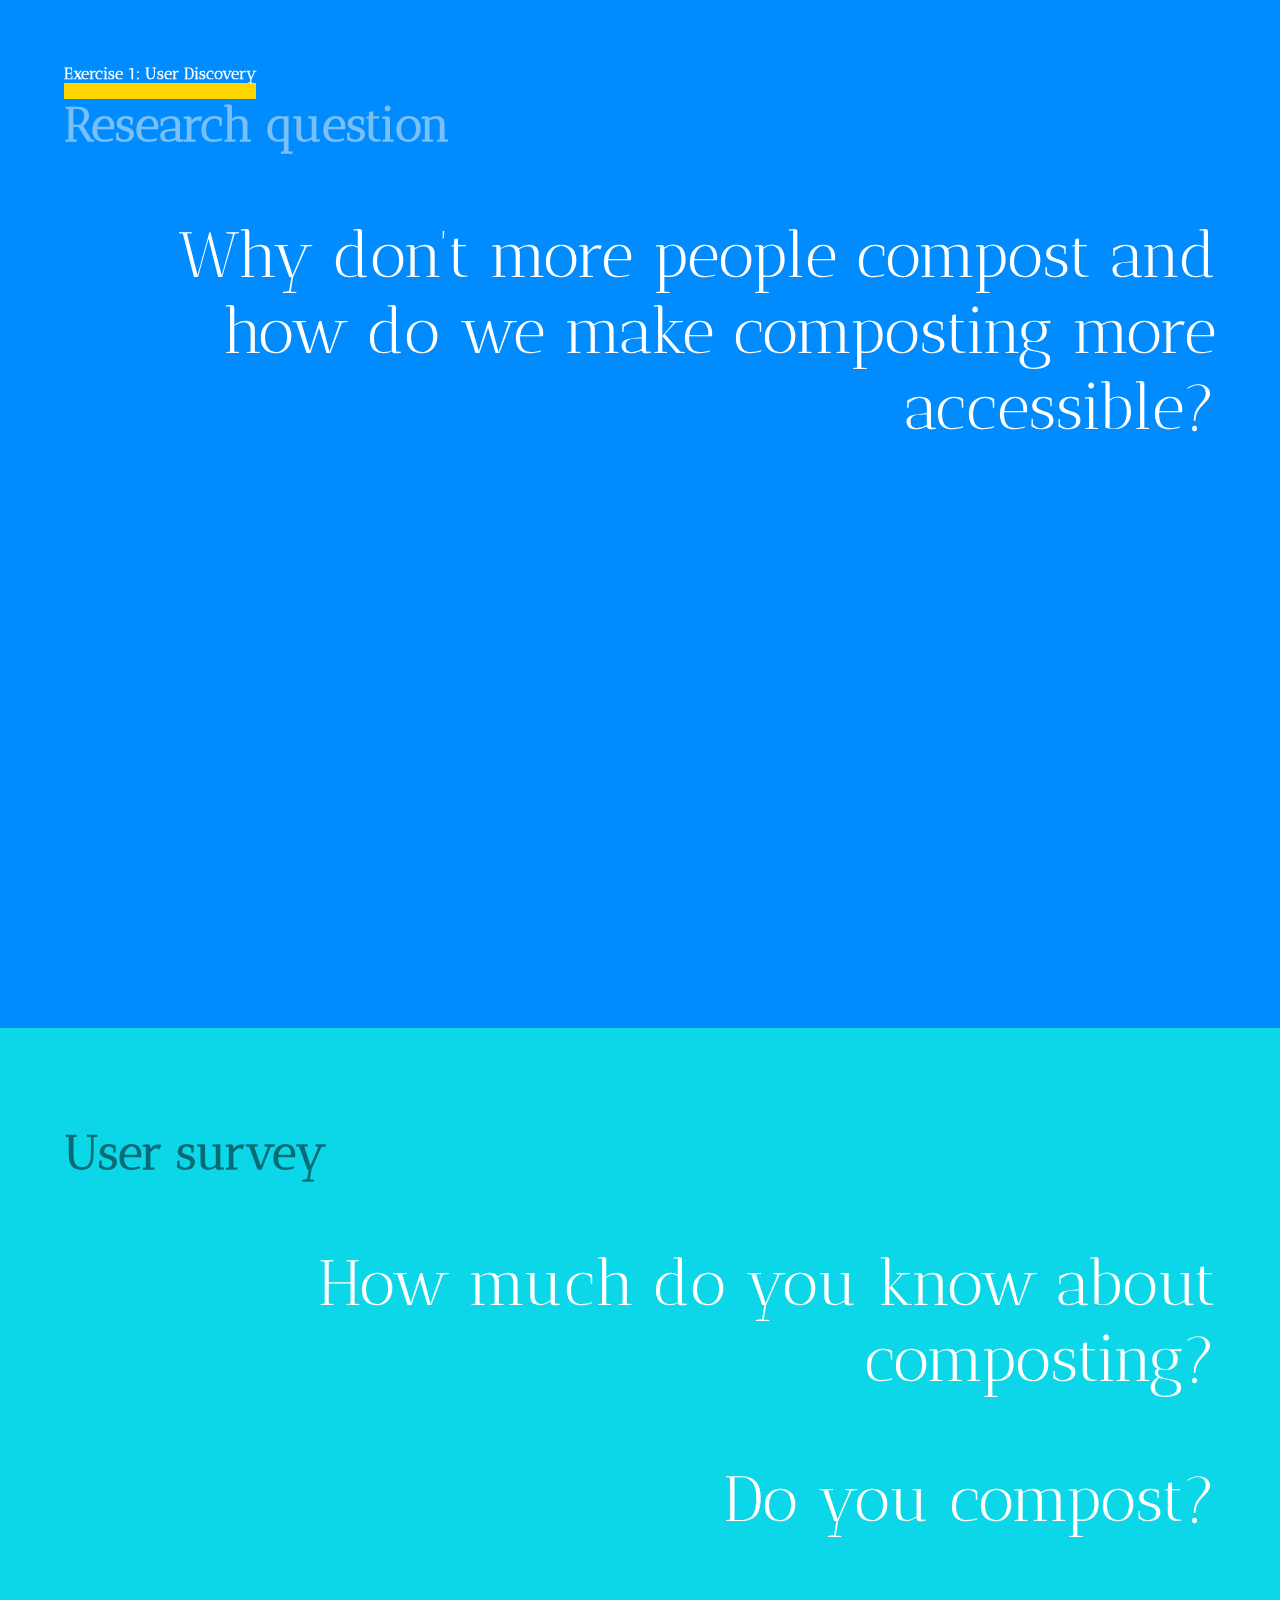
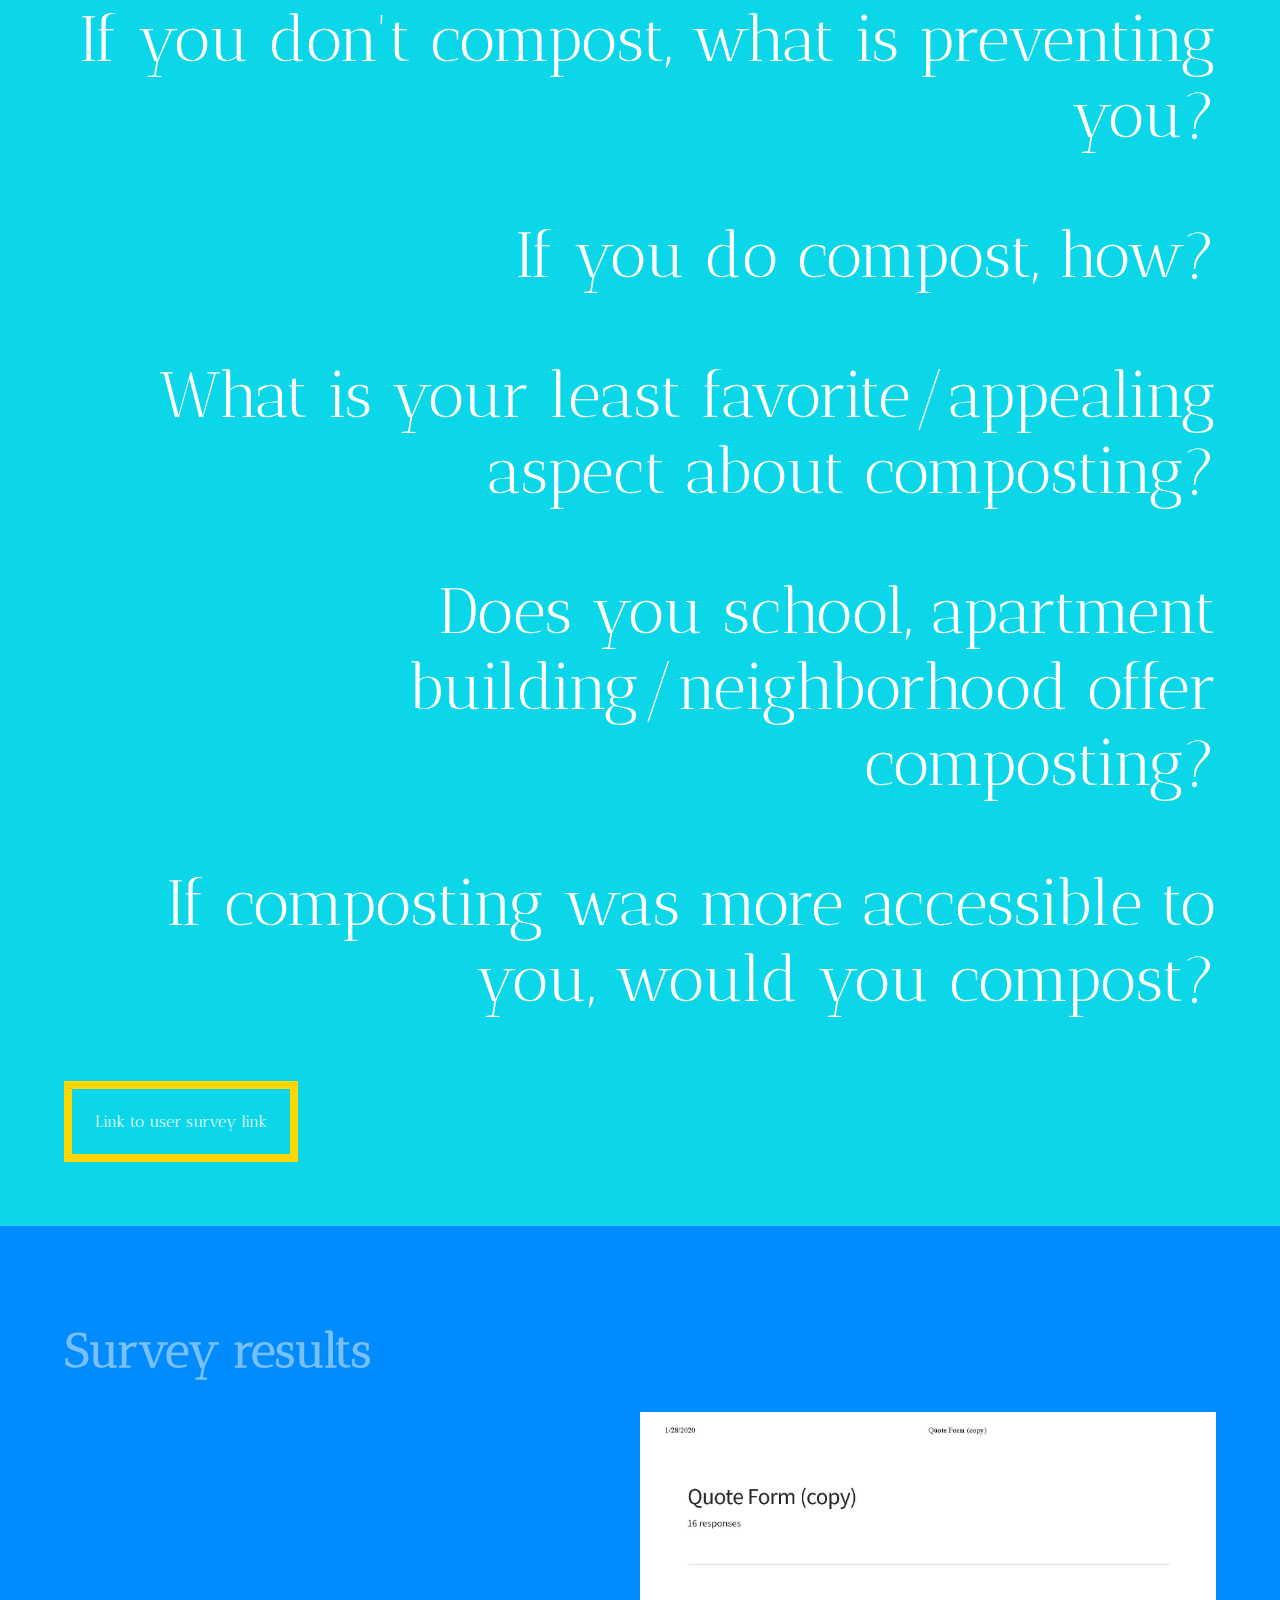
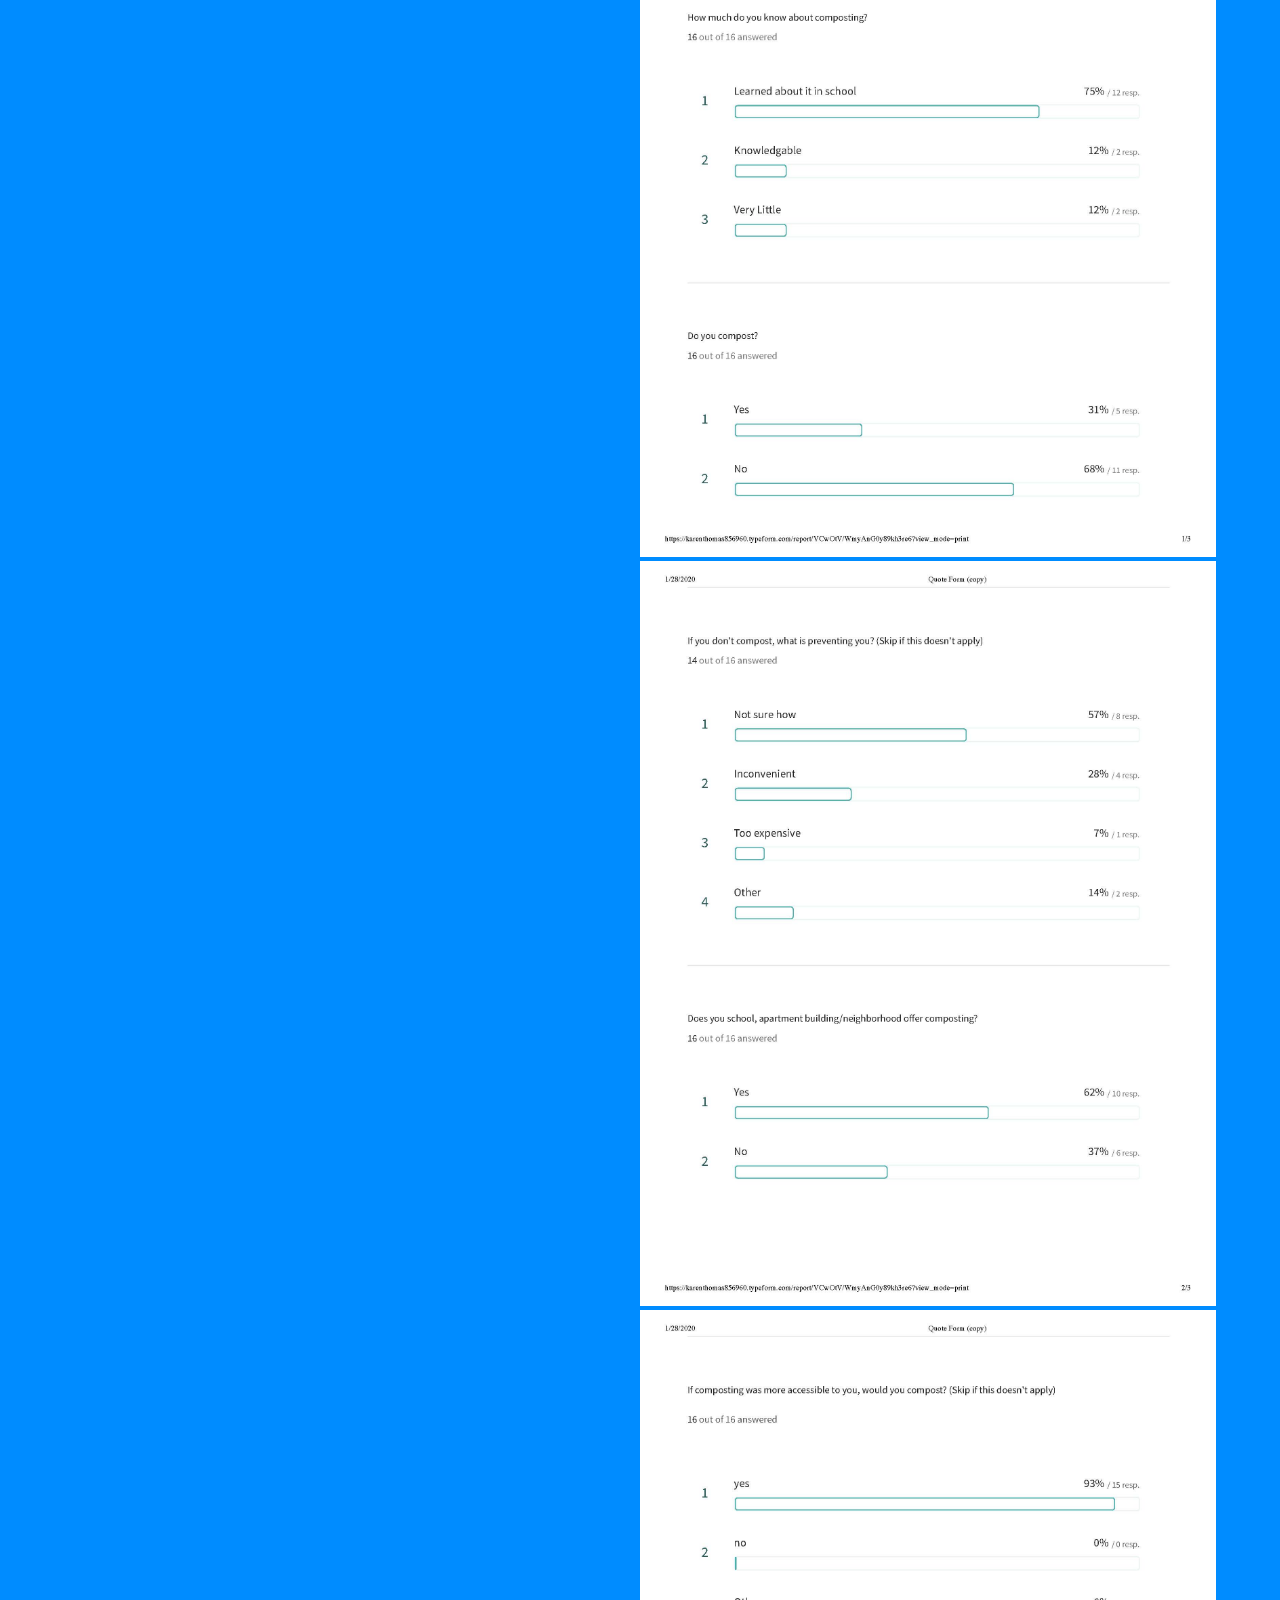
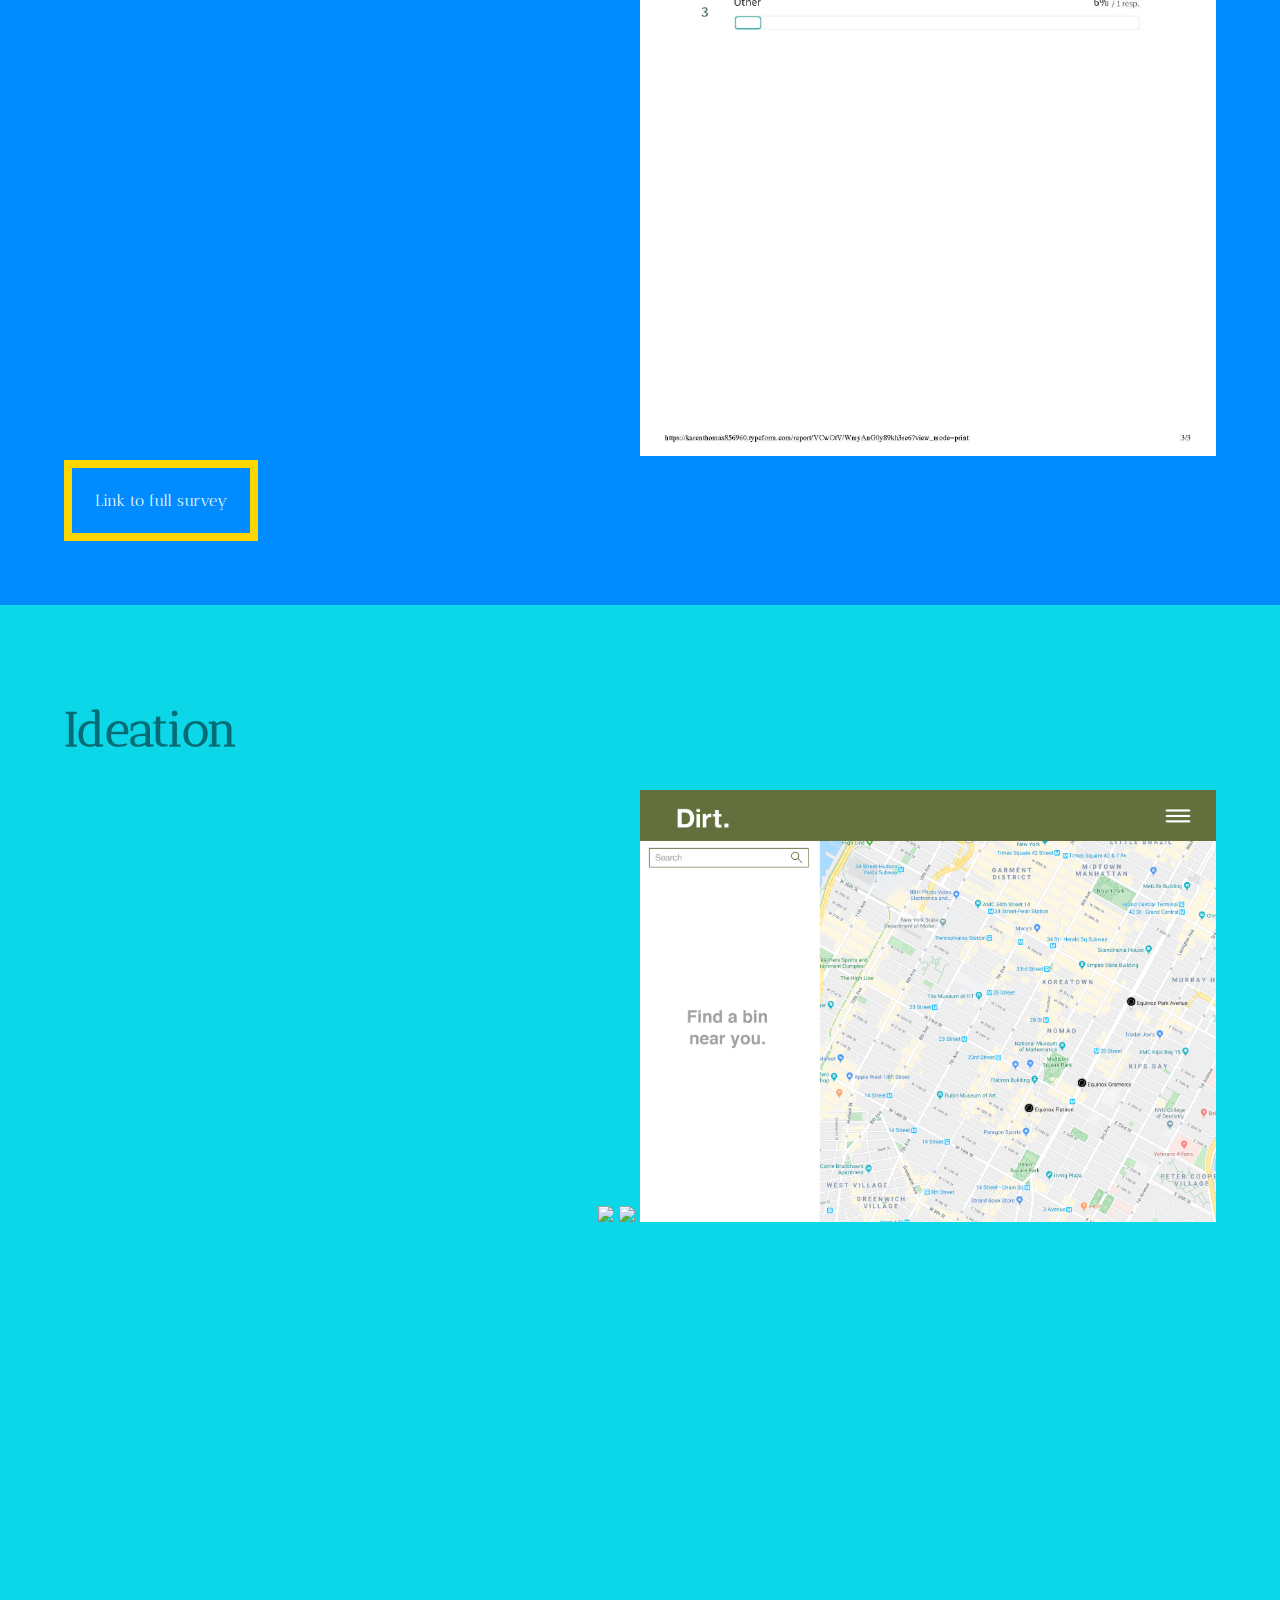
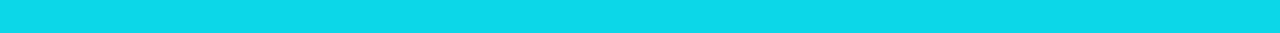
==== project1.html @ bf65f86d "Add files via upload" ====
<!DOCTYPE html>
<html>
<head>
	<title>Project template</title>
	<link href="https://fonts.googleapis.com/css?family=Antic+Didone&display=swap" rel="stylesheet">
</head>
<style type="text/css">
	body, html {
		font-family: 'Antic Didone', serif;
		top:0;
		left:0;
		width:100%:;
		margin:0%;
	}
	h1 {
		font-size:1em;
	}
	.sticky {
		position:fixed;
		margin:5%;
		color:white;
		border-bottom:1em solid gold;
	}
	.exercise {
		top:0;
		left:0%;
	}
	.content {
		padding:5%;
		width:90%;
		min-height:100vh;
		max-height:fit-content;
		text-align:right;
	}
	.content h1 {
		font-size:3em;
		font-weight:800;
		text-align:left;
		opacity:0.5;
	}
	.content p {
		font-size:4em;
		color:white;
	}
	.content img {
		width:50%;
		transition:0.25s ease-in-out;
	}
	#one, #three {
		background-color:#008cff;
		color:#f2f2f2;
	}
	#two, #four {
		background-color:#0cd7e8;
	}
	a {
		background-color:transparent;
		padding:2%;
		border:0.5em solid gold;
		text-decoration: none;
		color:white;
		transition:0.25s ease-in-out;
		display: block;
    	width: fit-content
	}
	a:hover{
		background-color:gold;
		color:#008cff;
	}
</style>
<body>
	<!-- Exercise 1 materials -->
	<div class='exercise'>
		<h1 class='sticky'>Exercise 1: User Discovery</h1>
		<!-- Research question -->
		<div class='content' id='one'>
			<h1>Research question</h1>
			<p>Why don’t more people compost and how do we make composting more accessible? </p>
		</div>
		<!-- User survey -->
		<div class='content' id='two'>
			<h1>User survey</h1>
			<p>How much do you know about composting?</p>
			<p>Do you compost?</p>
			<p>If you don't compost, what is preventing you?</p>
			<p>If you do compost, how?</p>
			<p>What is your least favorite/appealing aspect about composting?</p>
			<p>Does you school, apartment building/neighborhood offer composting?</p>
			<p>If composting was more accessible to you, would you compost?</p>
			<a href="https://karenthomas856960.typeform.com/to/VCwOtV" target="new">Link to user survey link</a>
		</div>
		<!-- Results of user survey -->
		<div class='content' id='three'>
			<h1>Survey results</h1>
			<img src="form_Page_1.jpg">
			<img src="form_Page_2.jpg">
			<img src="form_Page_3.jpg">
			<a href="https://karenthomas856960.typeform.com/report/VCwOtV/WmyAnG0y89kh3re6" target="new">Link to full survey</a>
		</div>
		<!-- Ideation basd on survey-->
		<div class='content' id='four'>
			<h1>Ideation</h1>
			<img src="Ideation1.jpg">
			<img src="Ideation13.jpg">
			<img src="Ideation12.jpg">
		</div>
	</div>

</body>
</html>
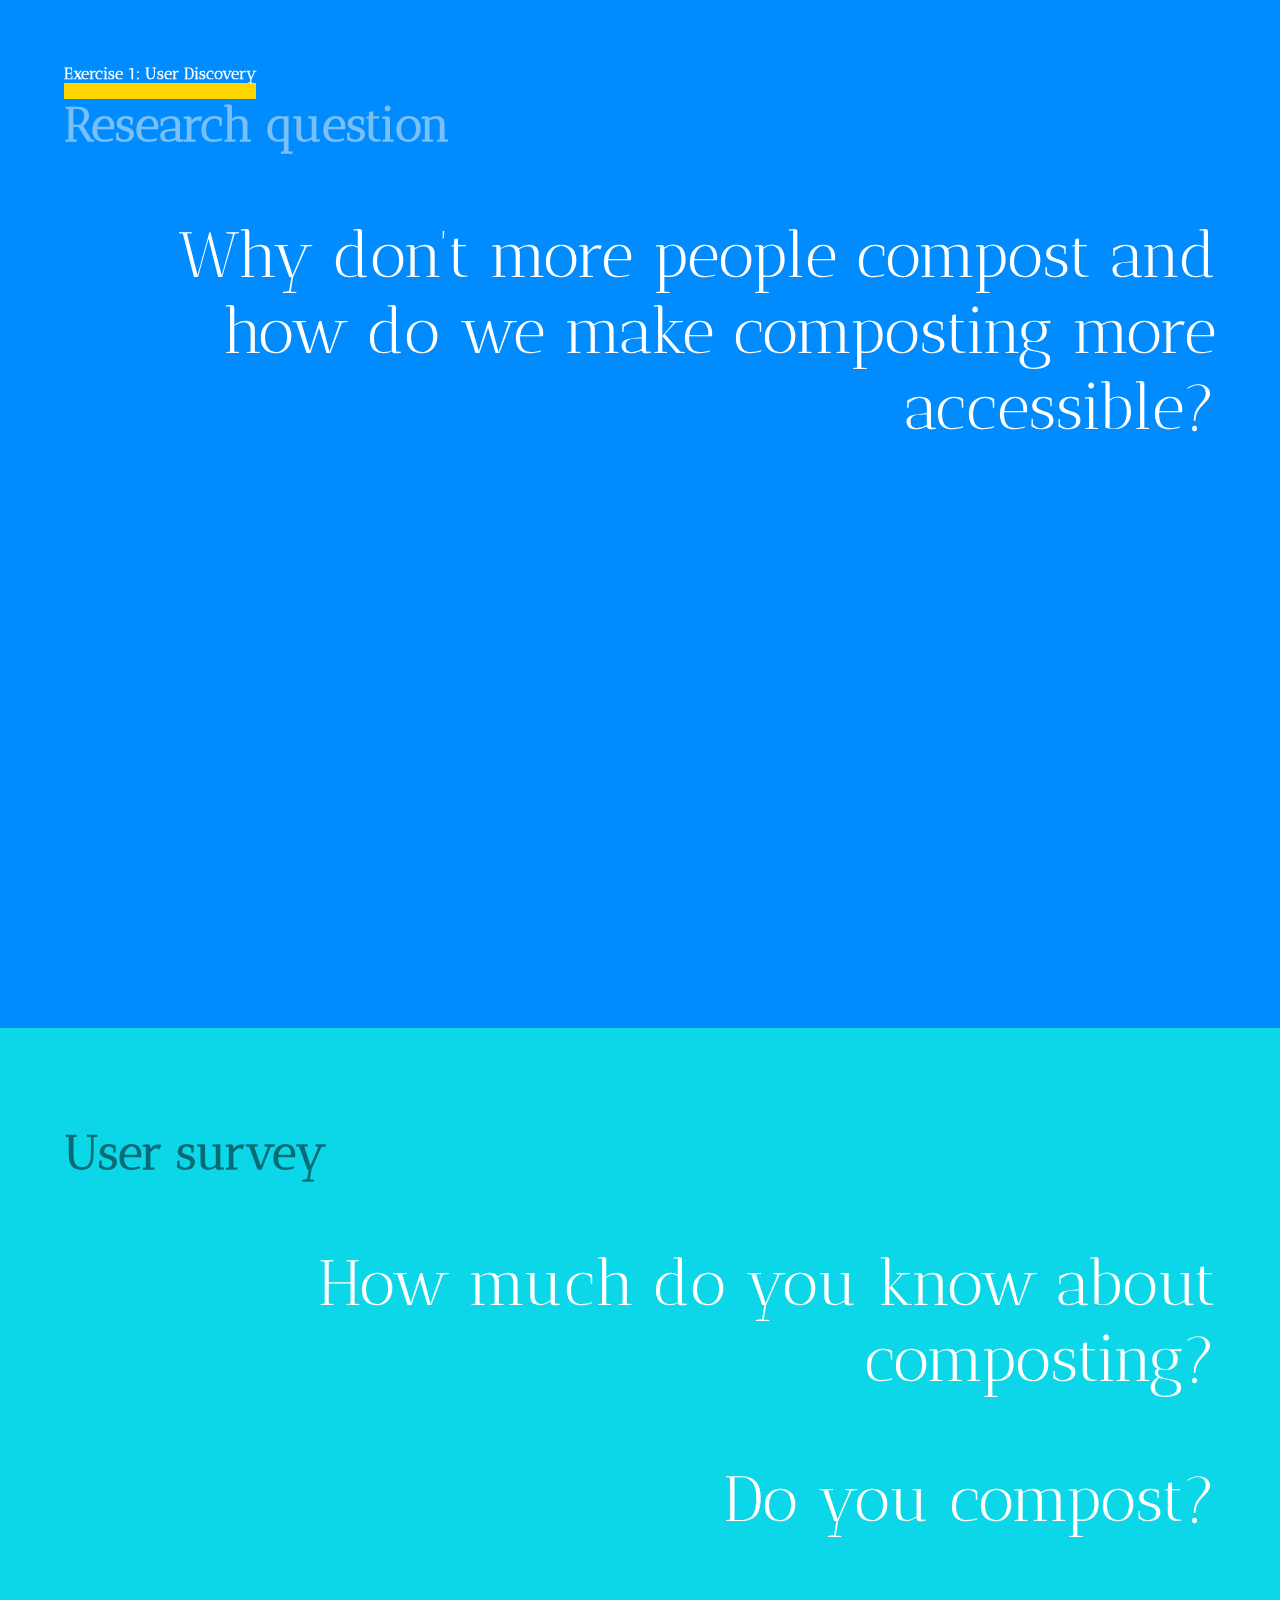
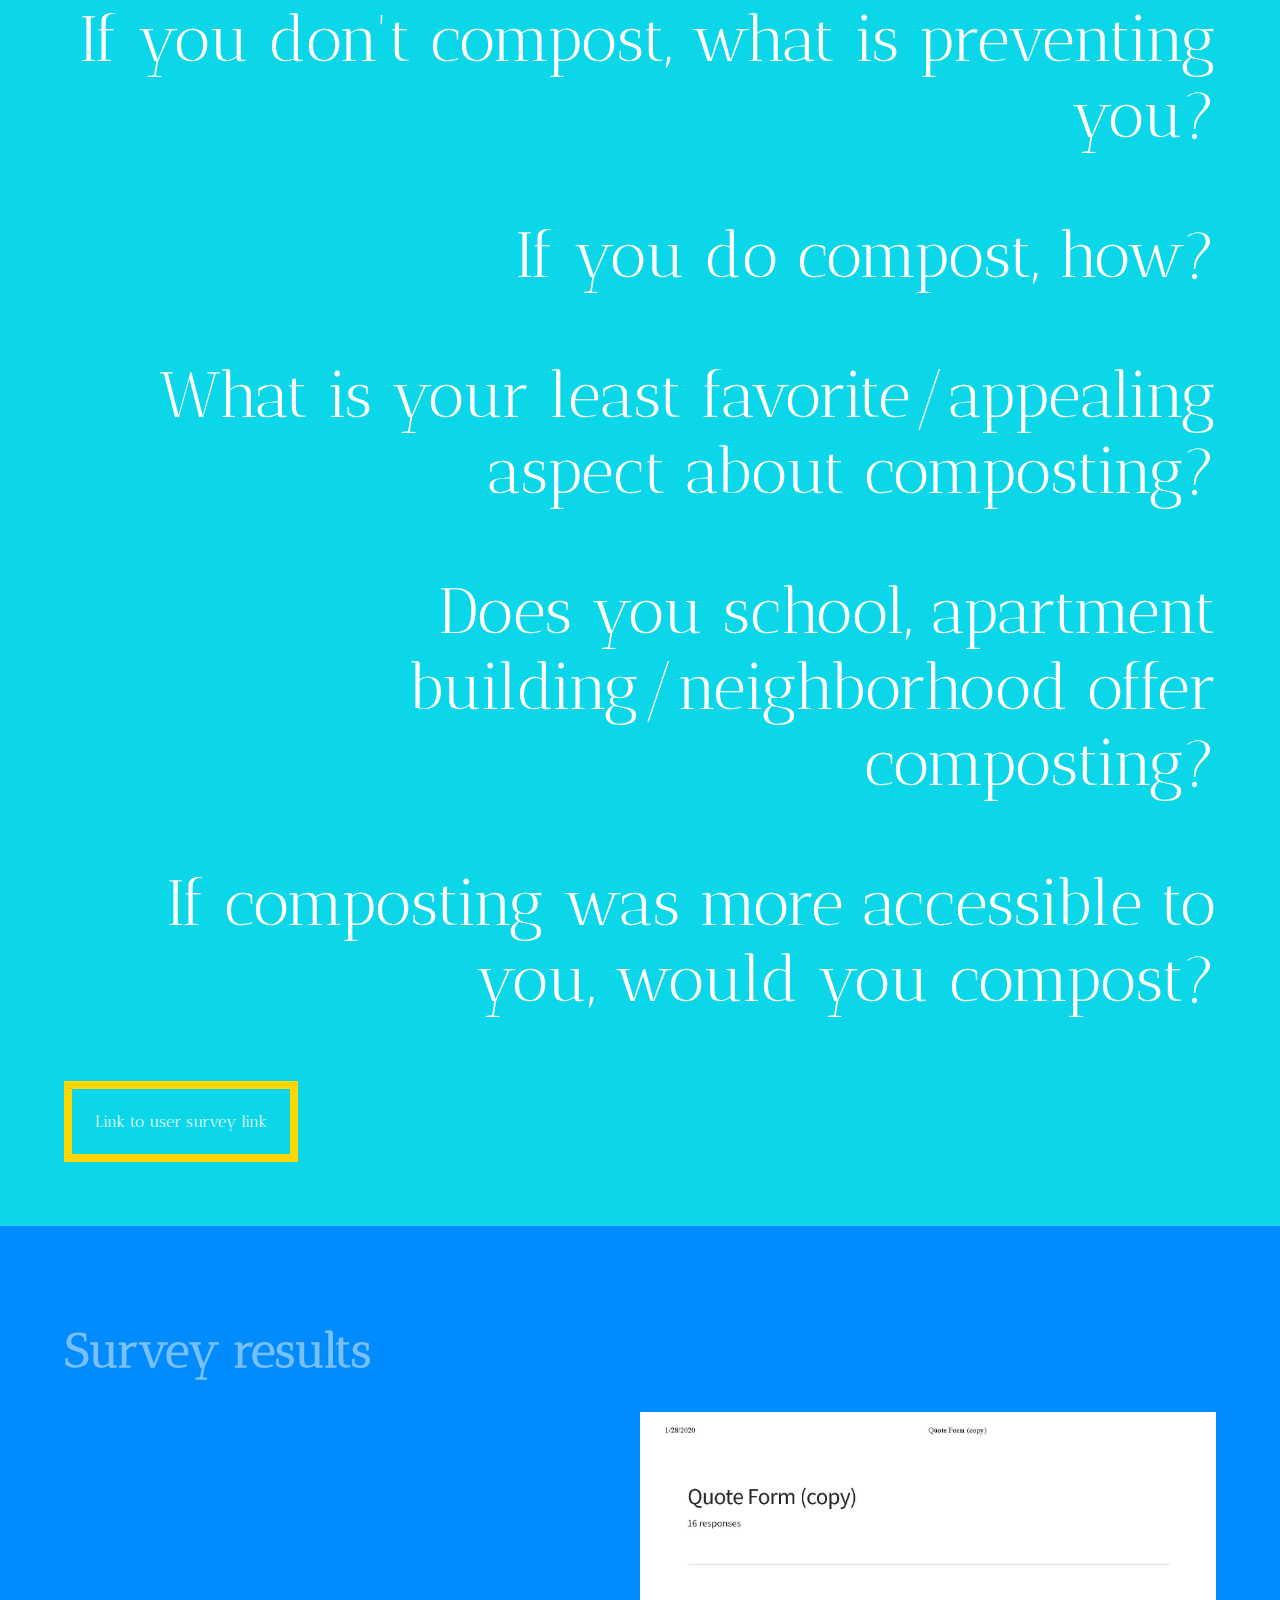
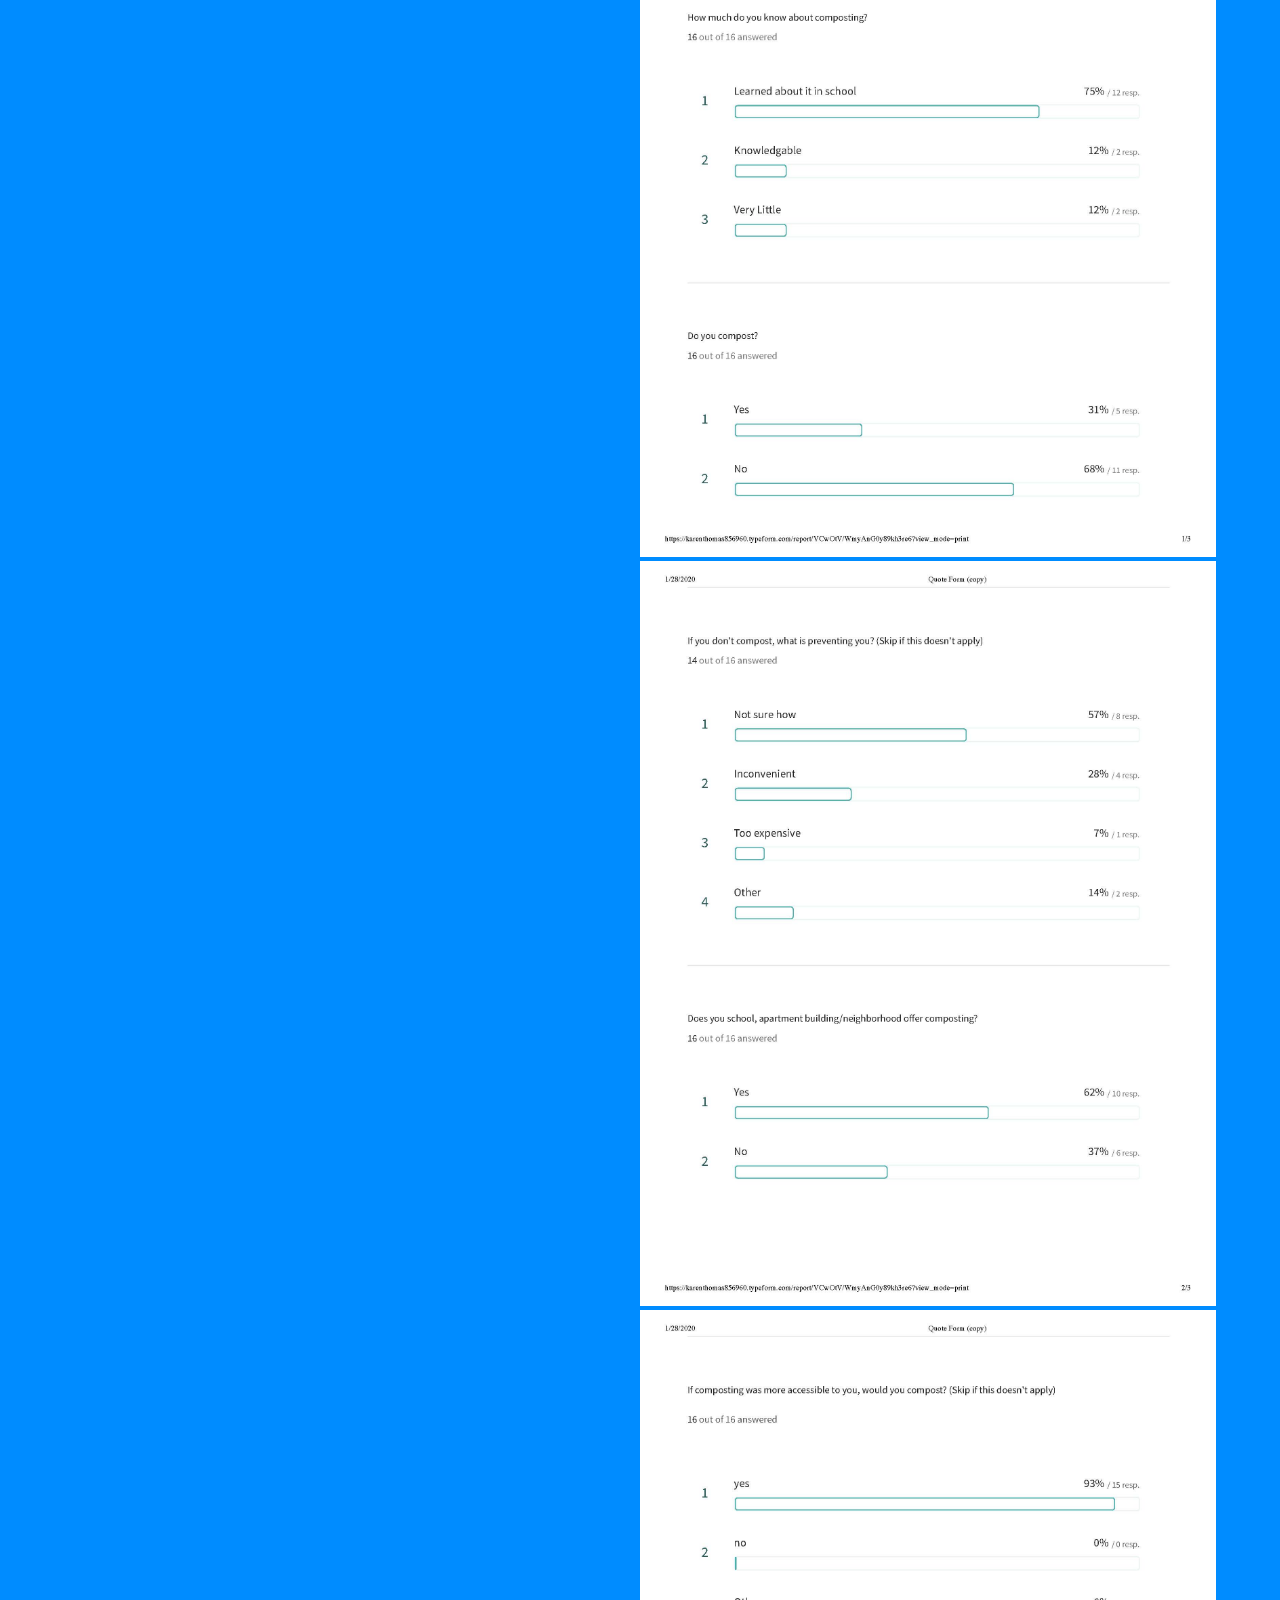
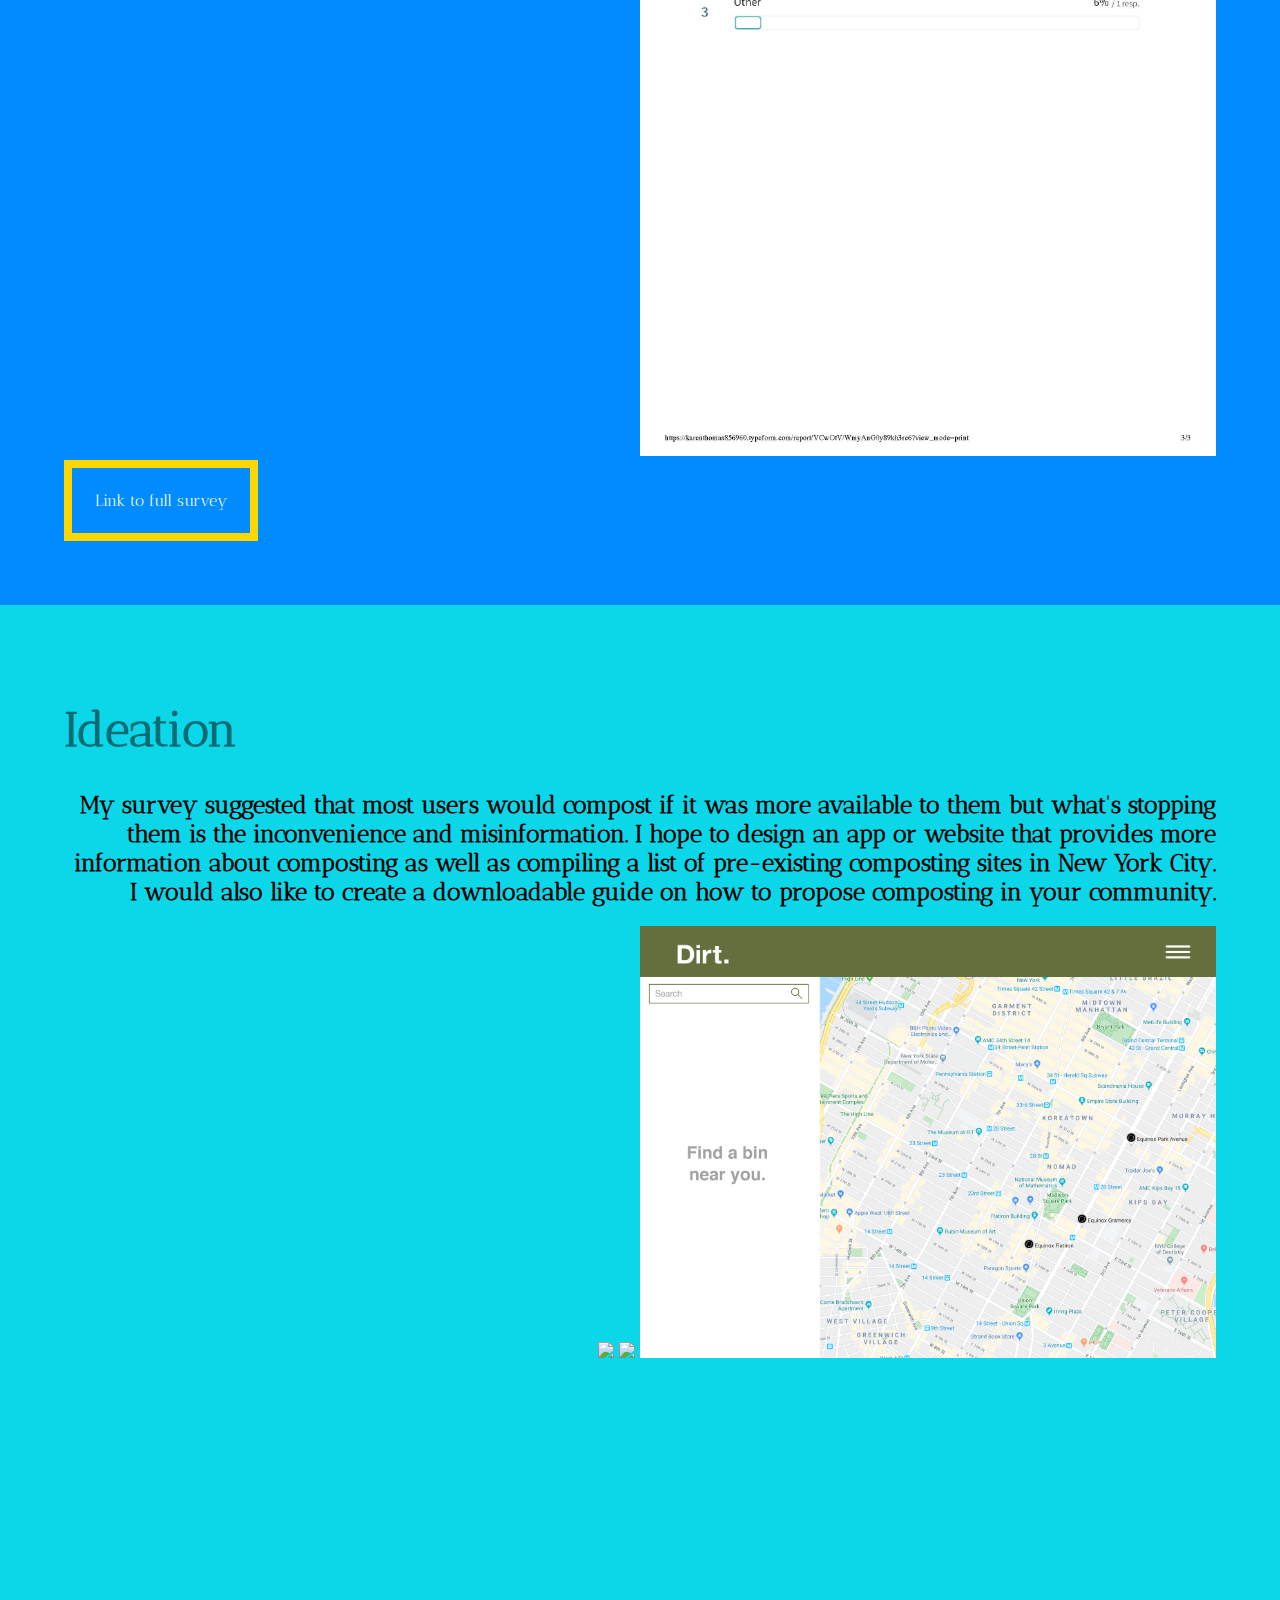
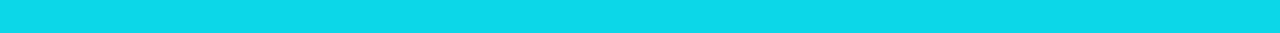
==== commit 701e2518: "Add files via upload" ====
--- a/project1.html
+++ b/project1.html
@@ -100,6 +100,8 @@
 		<!-- Ideation basd on survey-->
 		<div class='content' id='four'>
 			<h1>Ideation</h1>
+			<h2>My survey suggested that most users would compost if it was more available to them but what's stopping them is the inconvenience and misinformation. I hope to design an app or website that provides more information about composting as well as compiling a list of pre-existing composting sites in New York City. I would also like to create a downloadable guide on how to propose composting in your community. 
+</h2>
 			<img src="Ideation1.jpg">
 			<img src="Ideation13.jpg">
 			<img src="Ideation12.jpg">
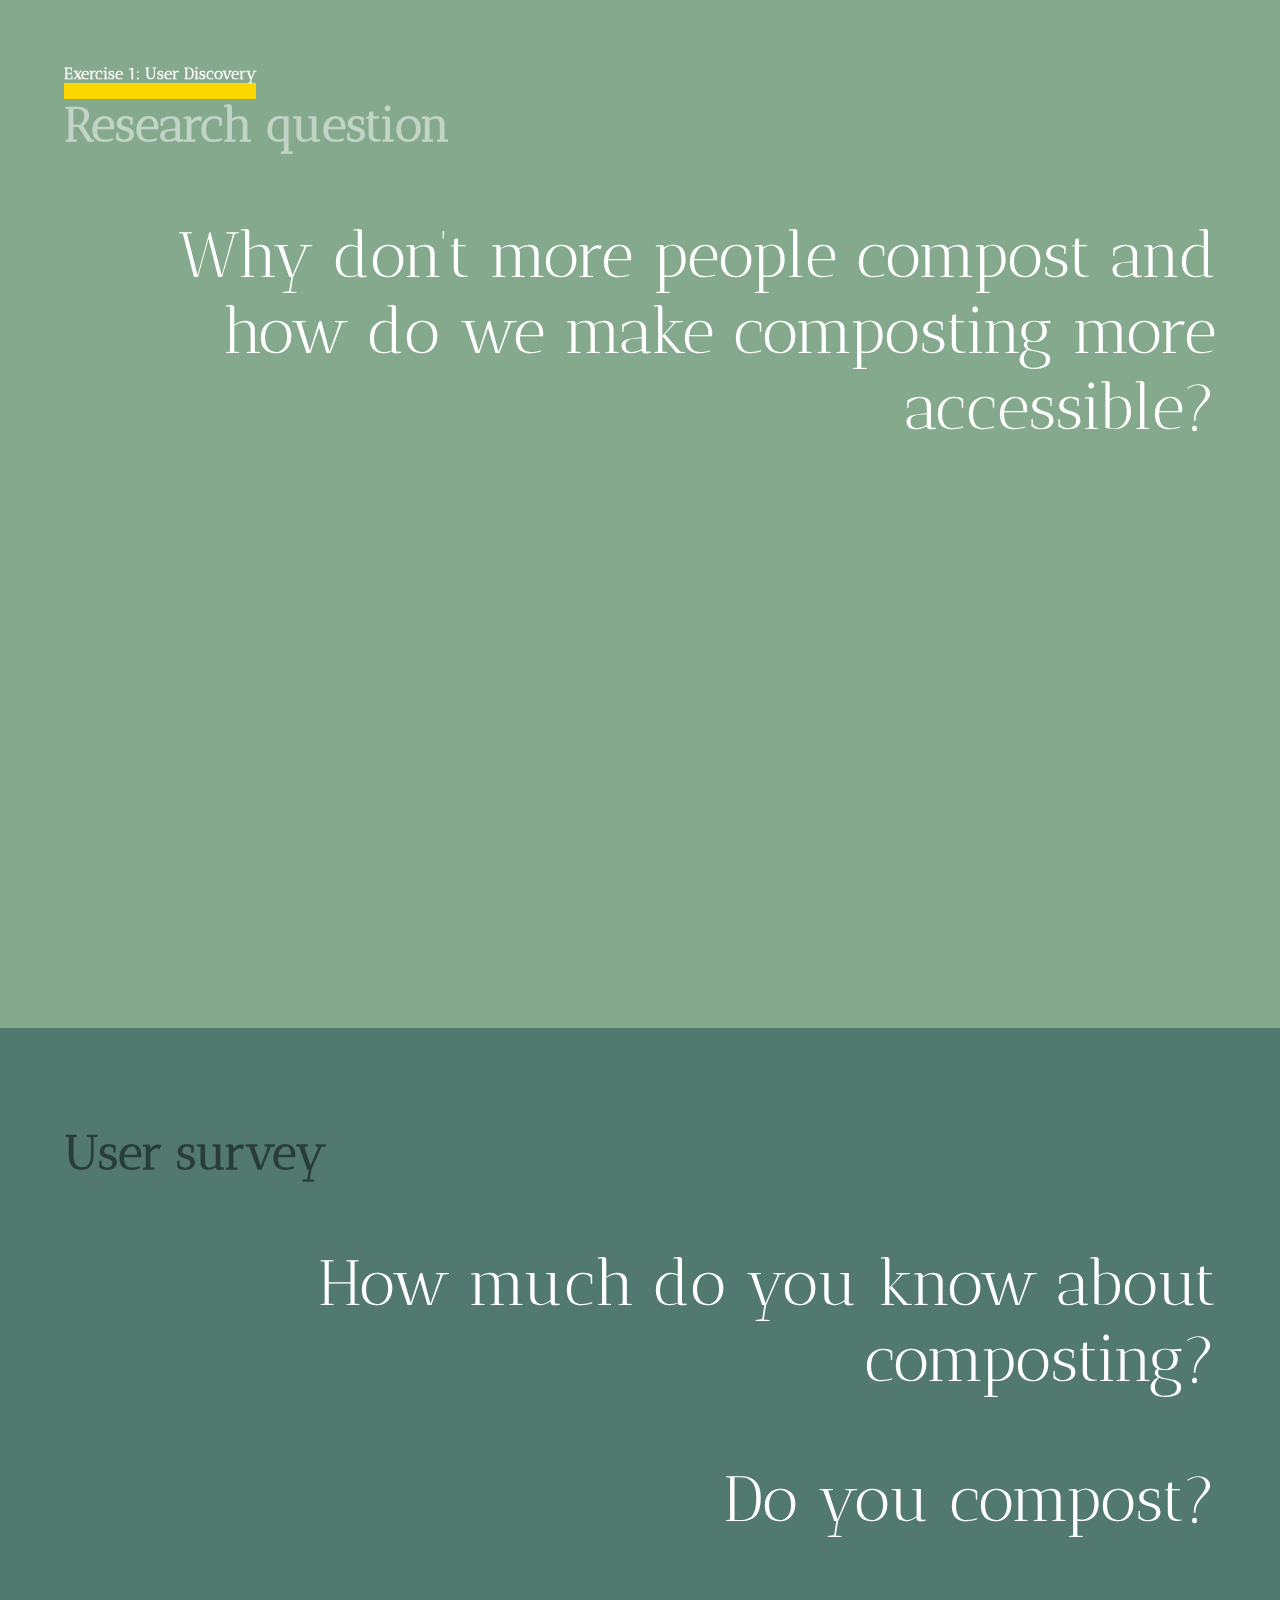
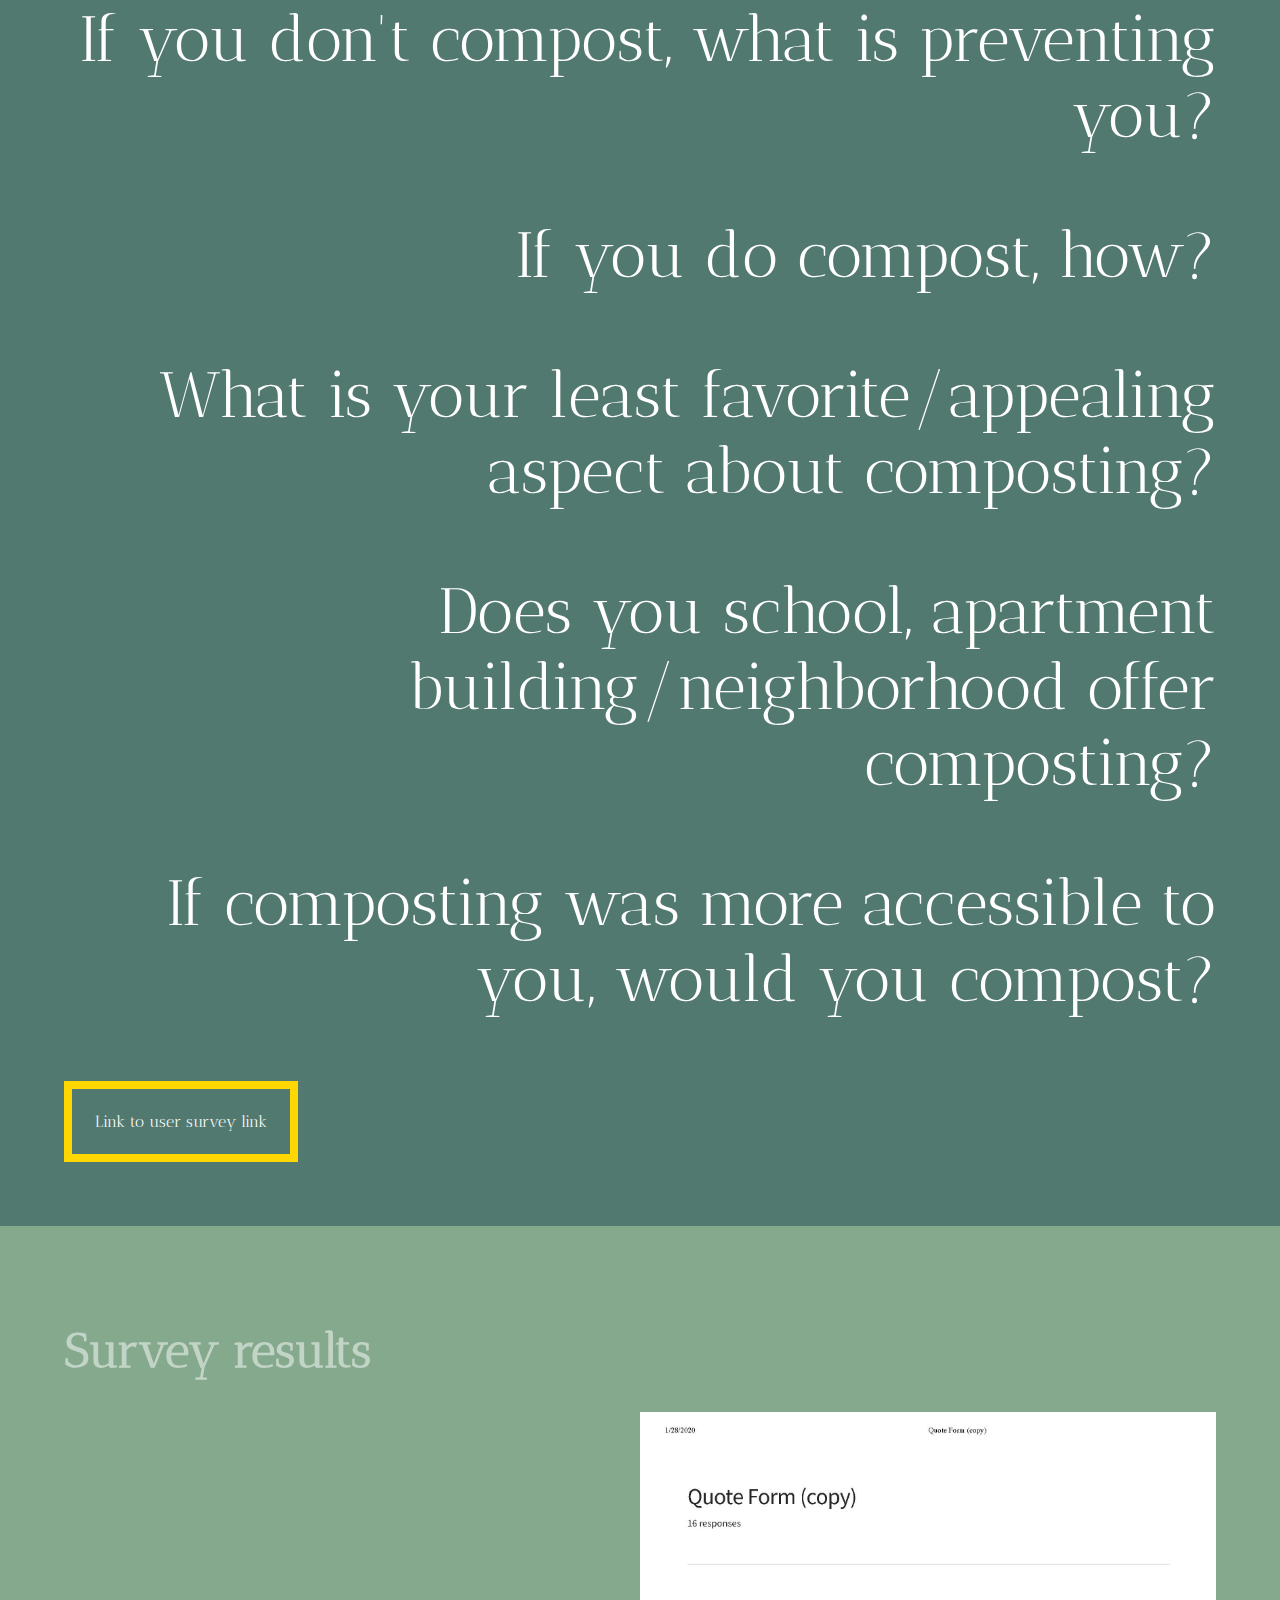
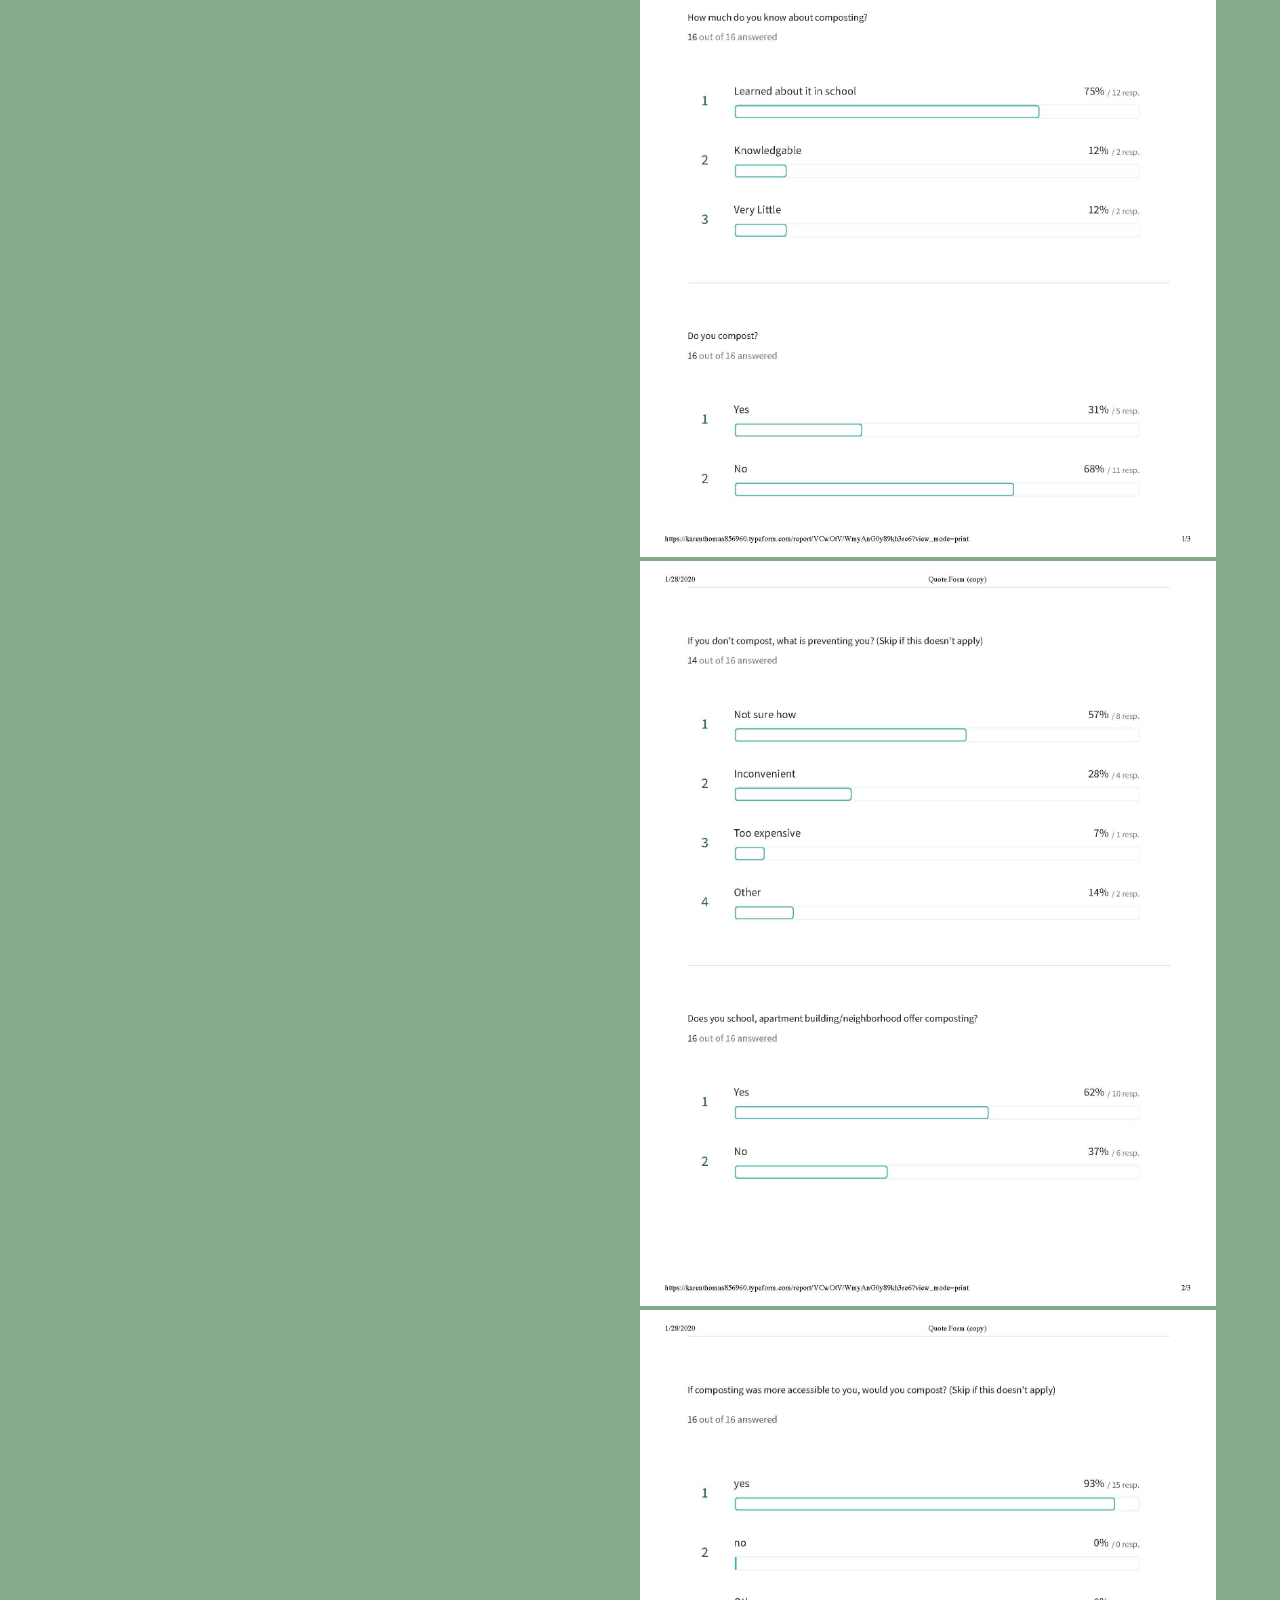
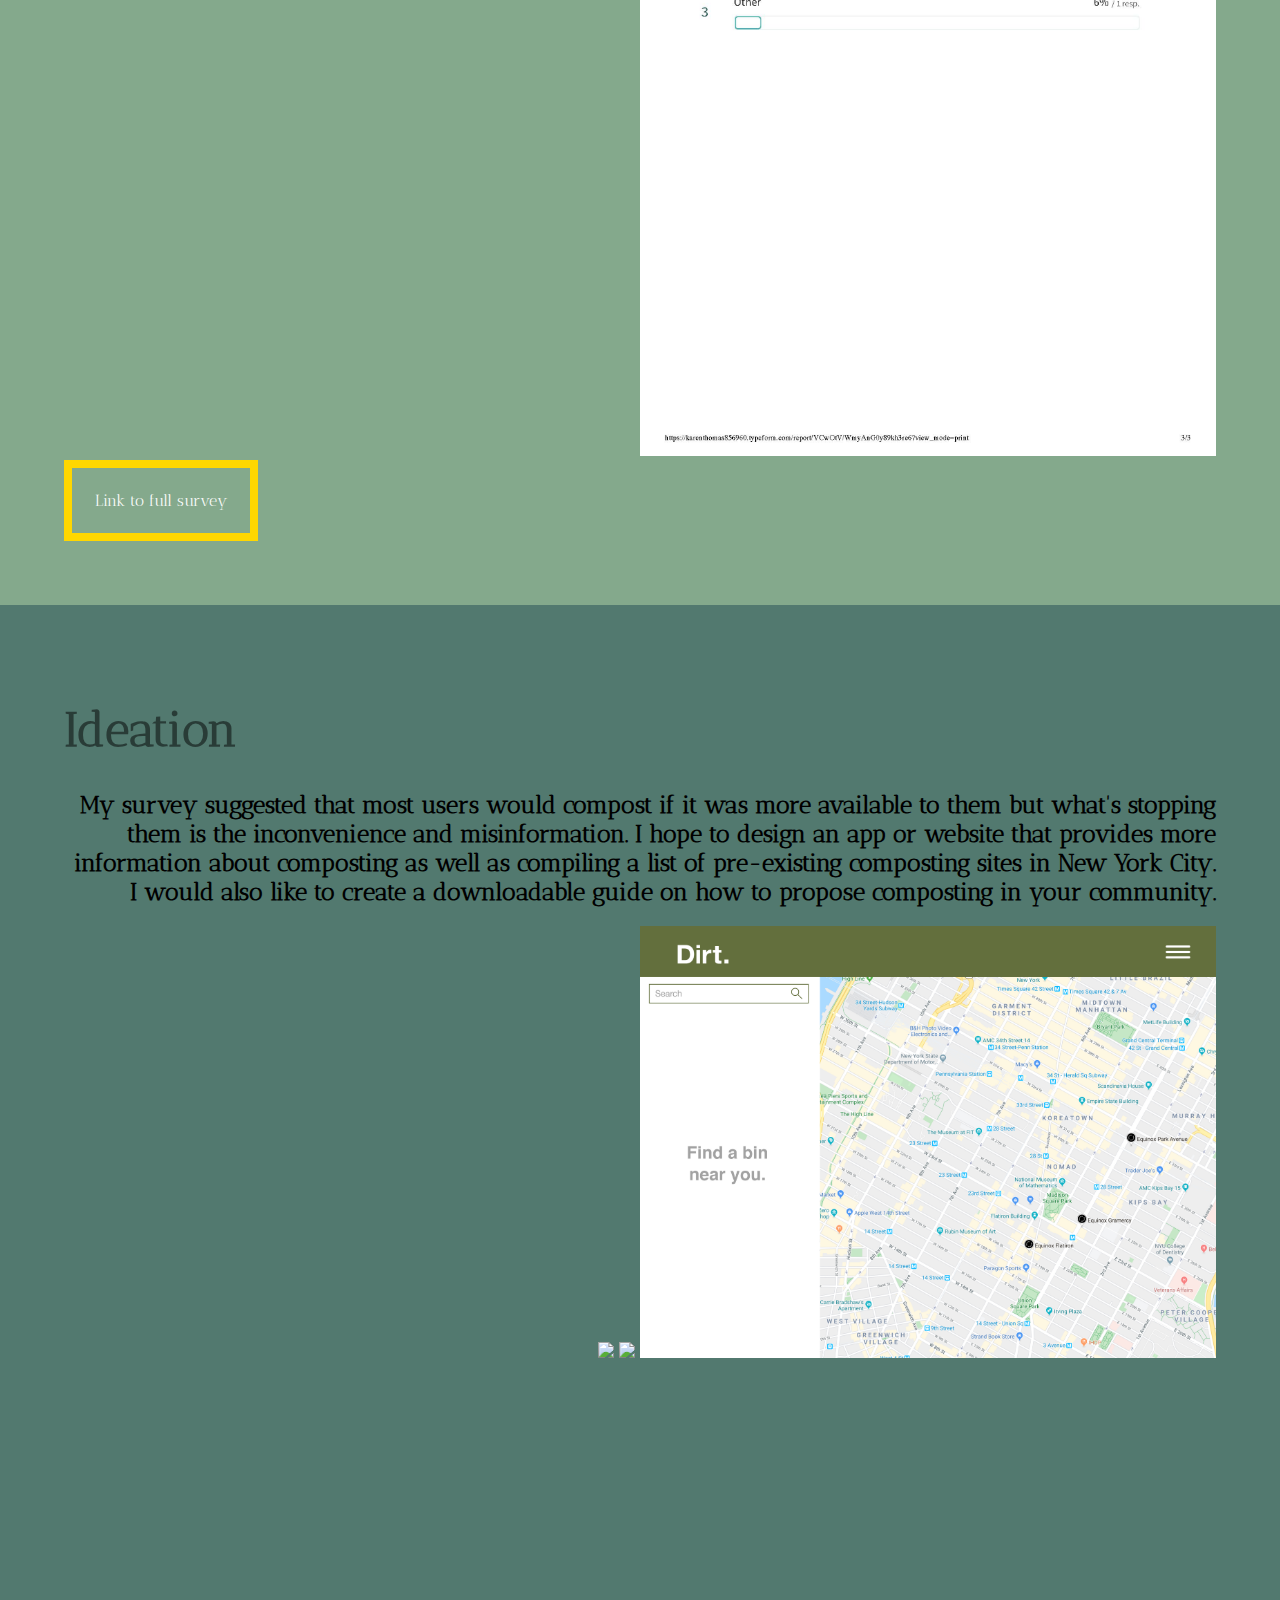
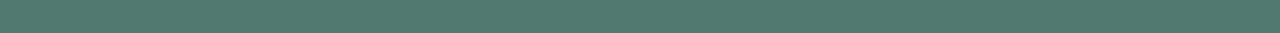
==== commit 0c7cbaae: "Add files via upload" ====
--- a/project1.html
+++ b/project1.html
@@ -47,11 +47,11 @@
 		transition:0.25s ease-in-out;
 	}
 	#one, #three {
-		background-color:#008cff;
-		color:#f2f2f2;
+		background-color:#84A98C;
+		color:white;
 	}
 	#two, #four {
-		background-color:#0cd7e8;
+		background-color:#52796F;
 	}
 	a {
 		background-color:transparent;
@@ -65,7 +65,7 @@
 	}
 	a:hover{
 		background-color:gold;
-		color:#008cff;
+		color:white;
 	}
 </style>
 <body>
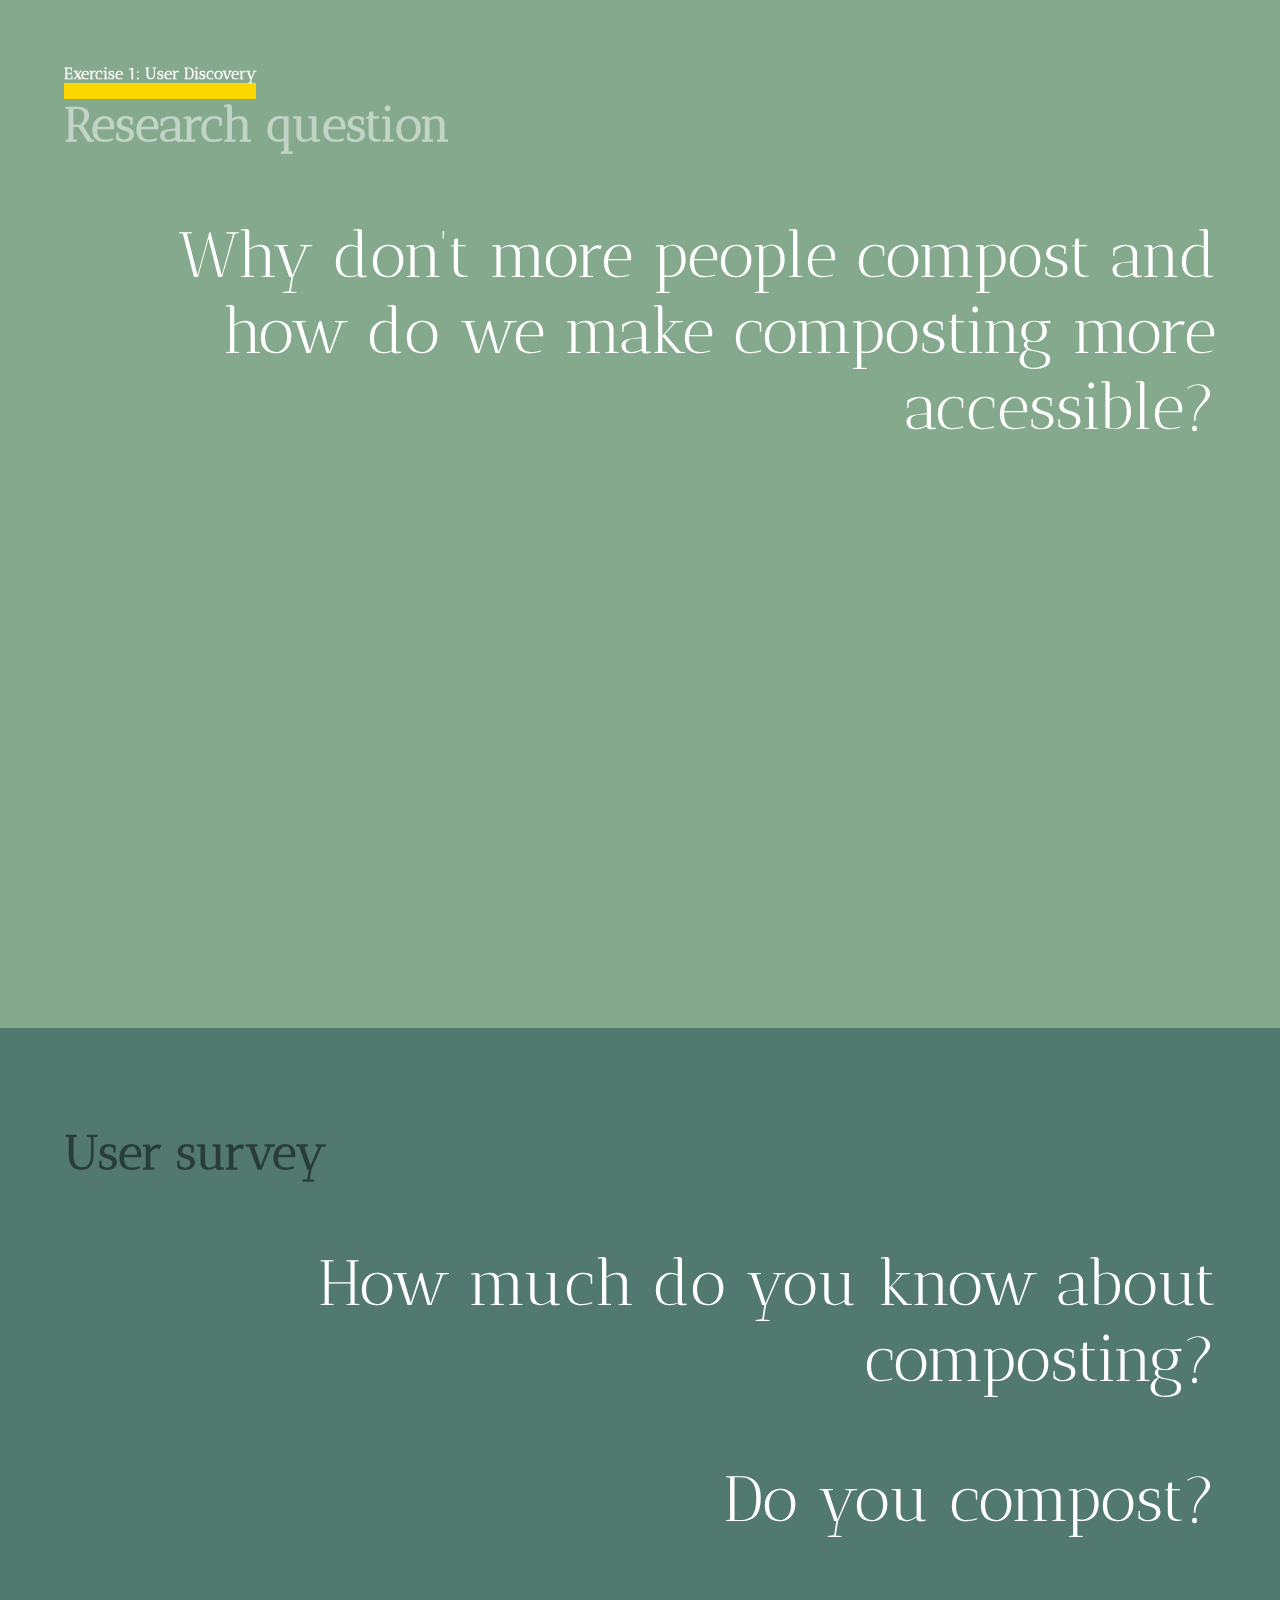
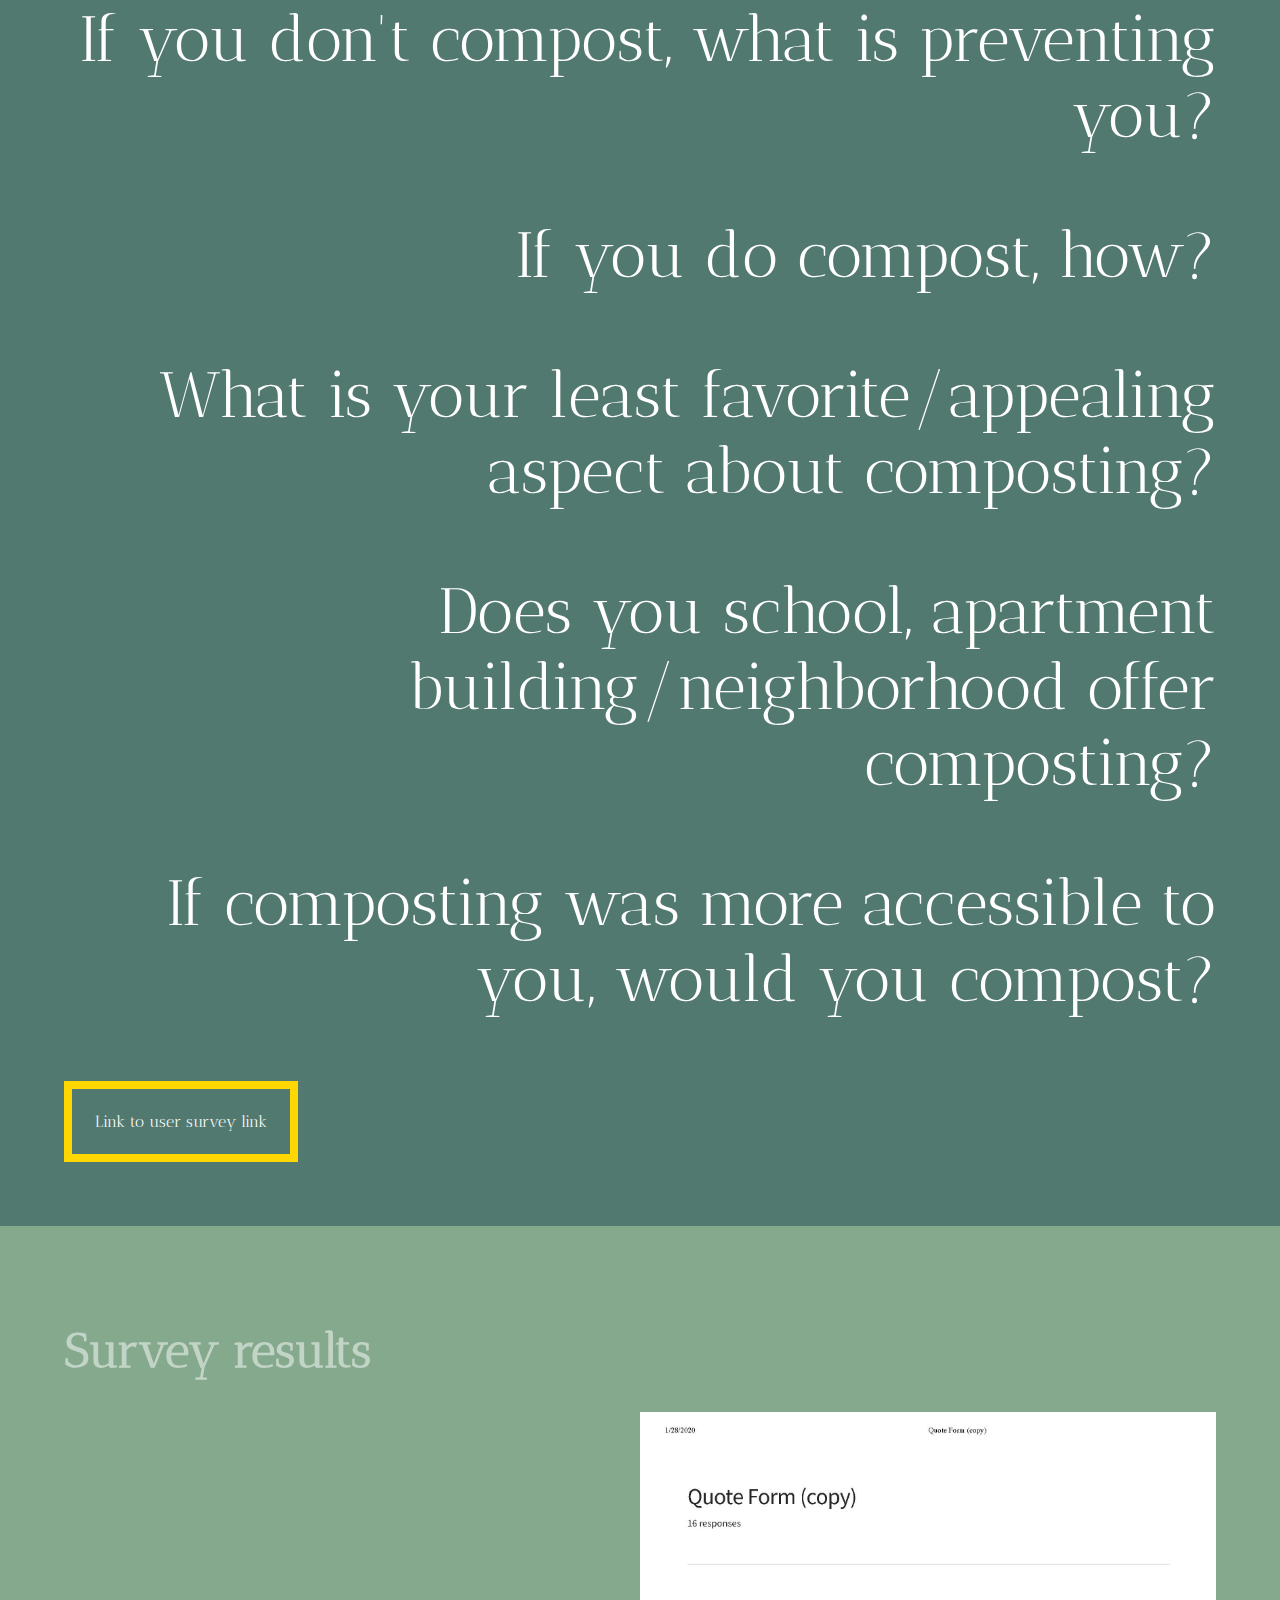
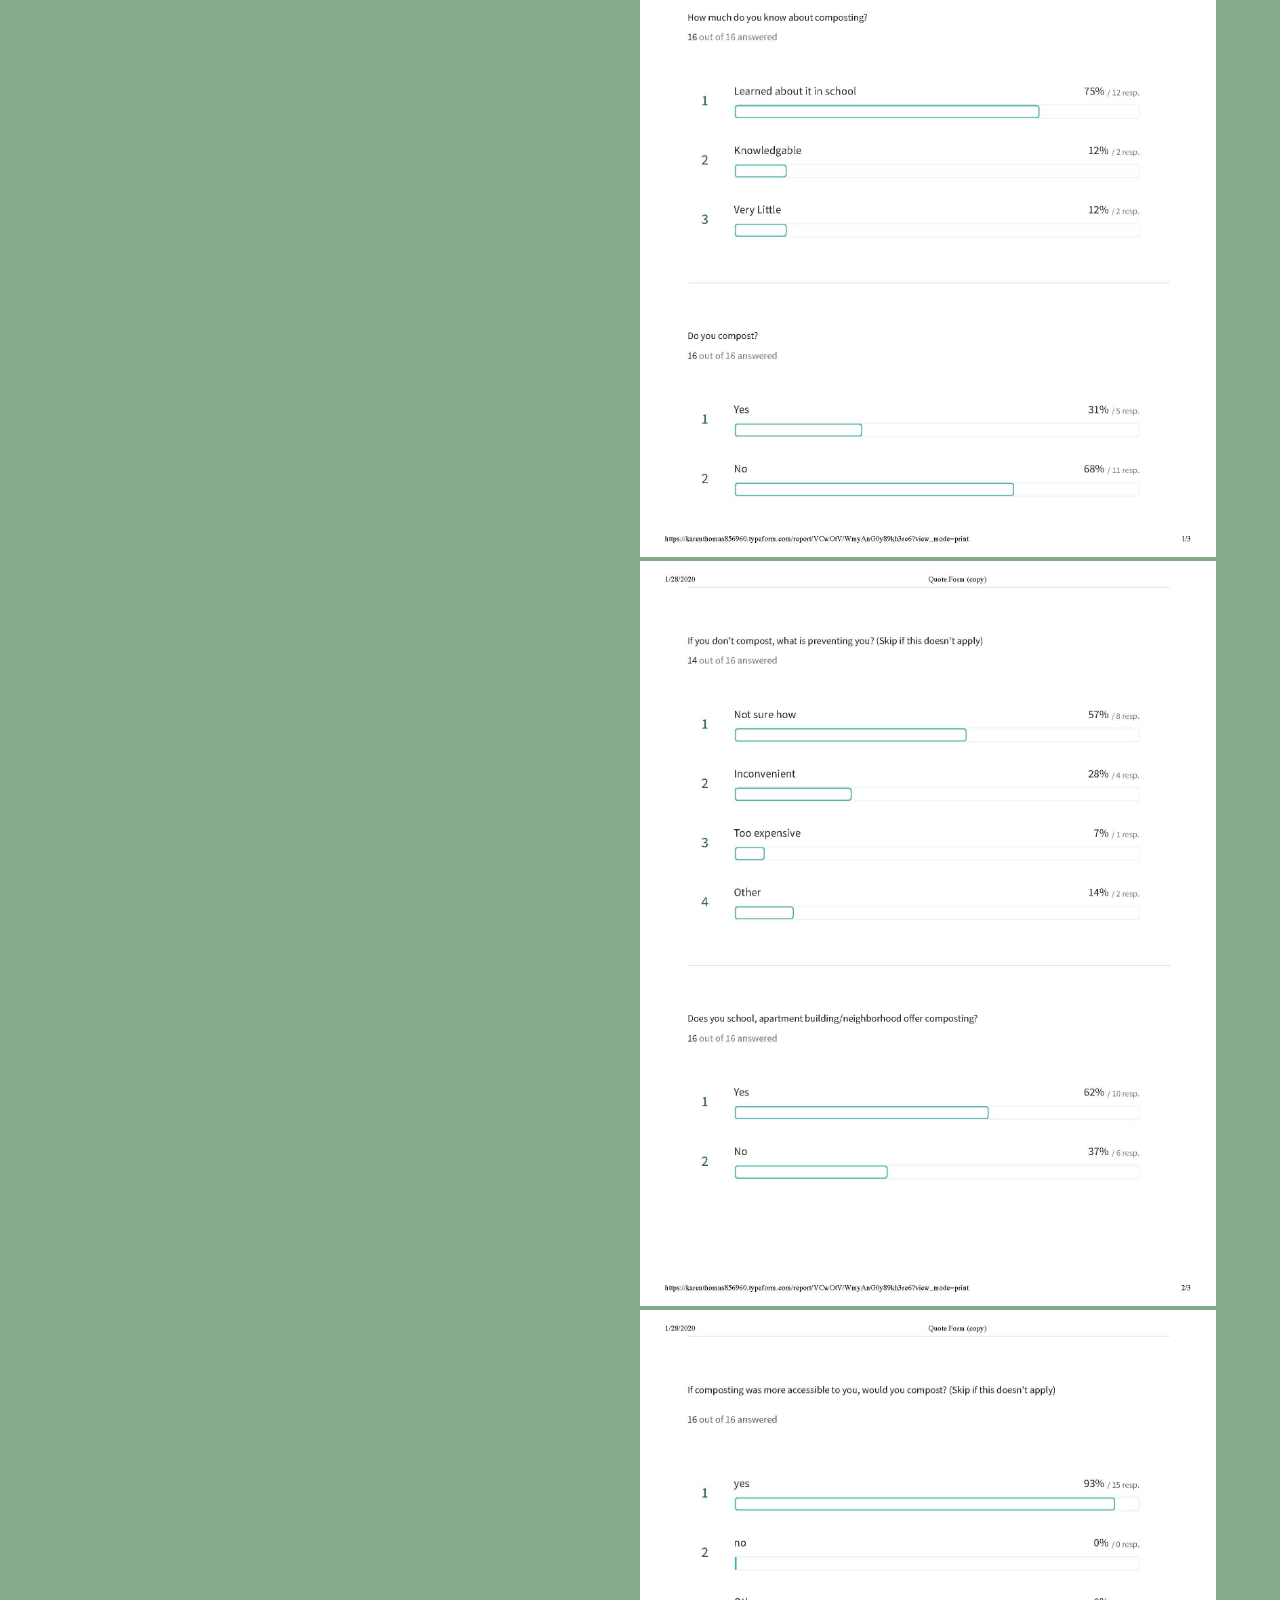
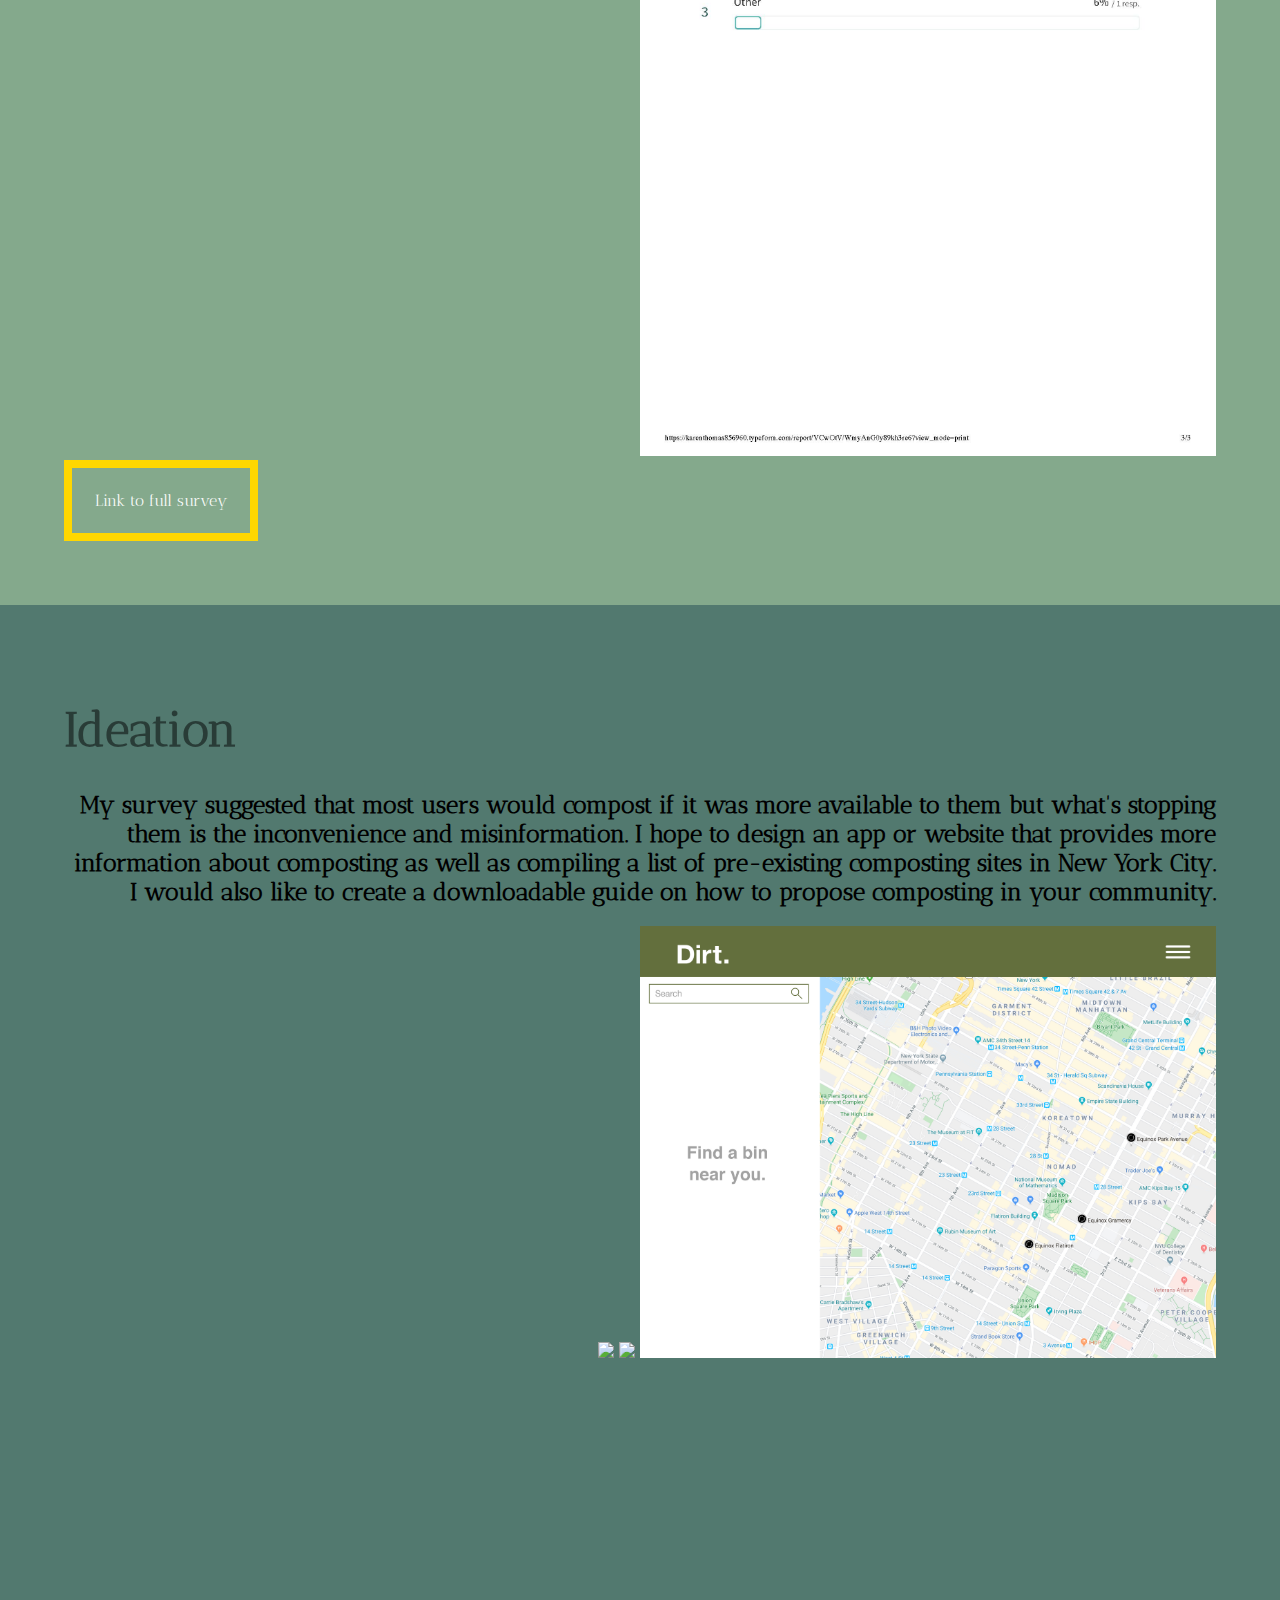
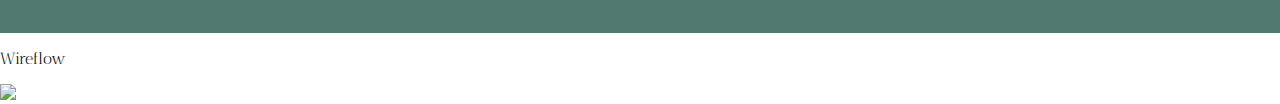
==== commit eae8c87e: "Add files via upload" ====
--- a/project1.html
+++ b/project1.html
@@ -108,5 +108,10 @@
 		</div>
 	</div>
 
+	<div>
+		<p>Wireflow</p>
+		<img src="Wireflows-01.jpg">
+	</div>
+
 </body>
 </html>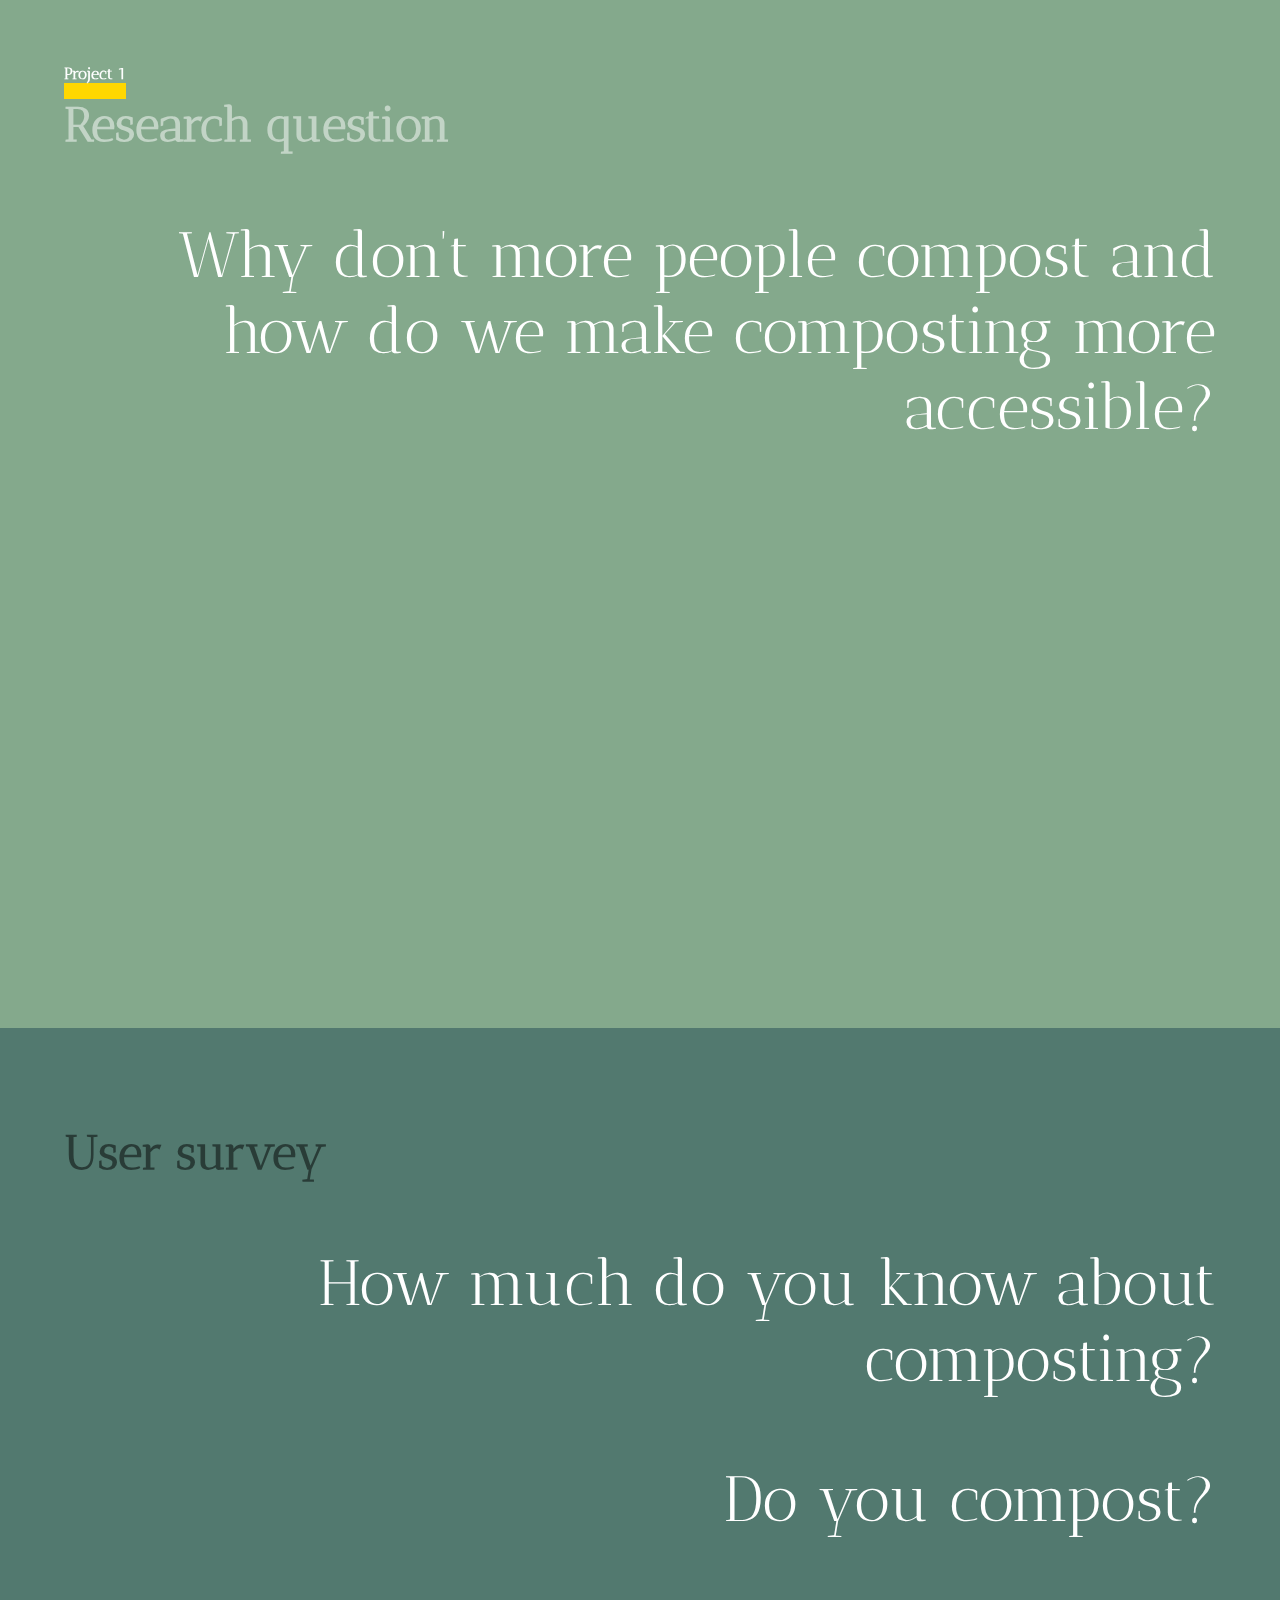
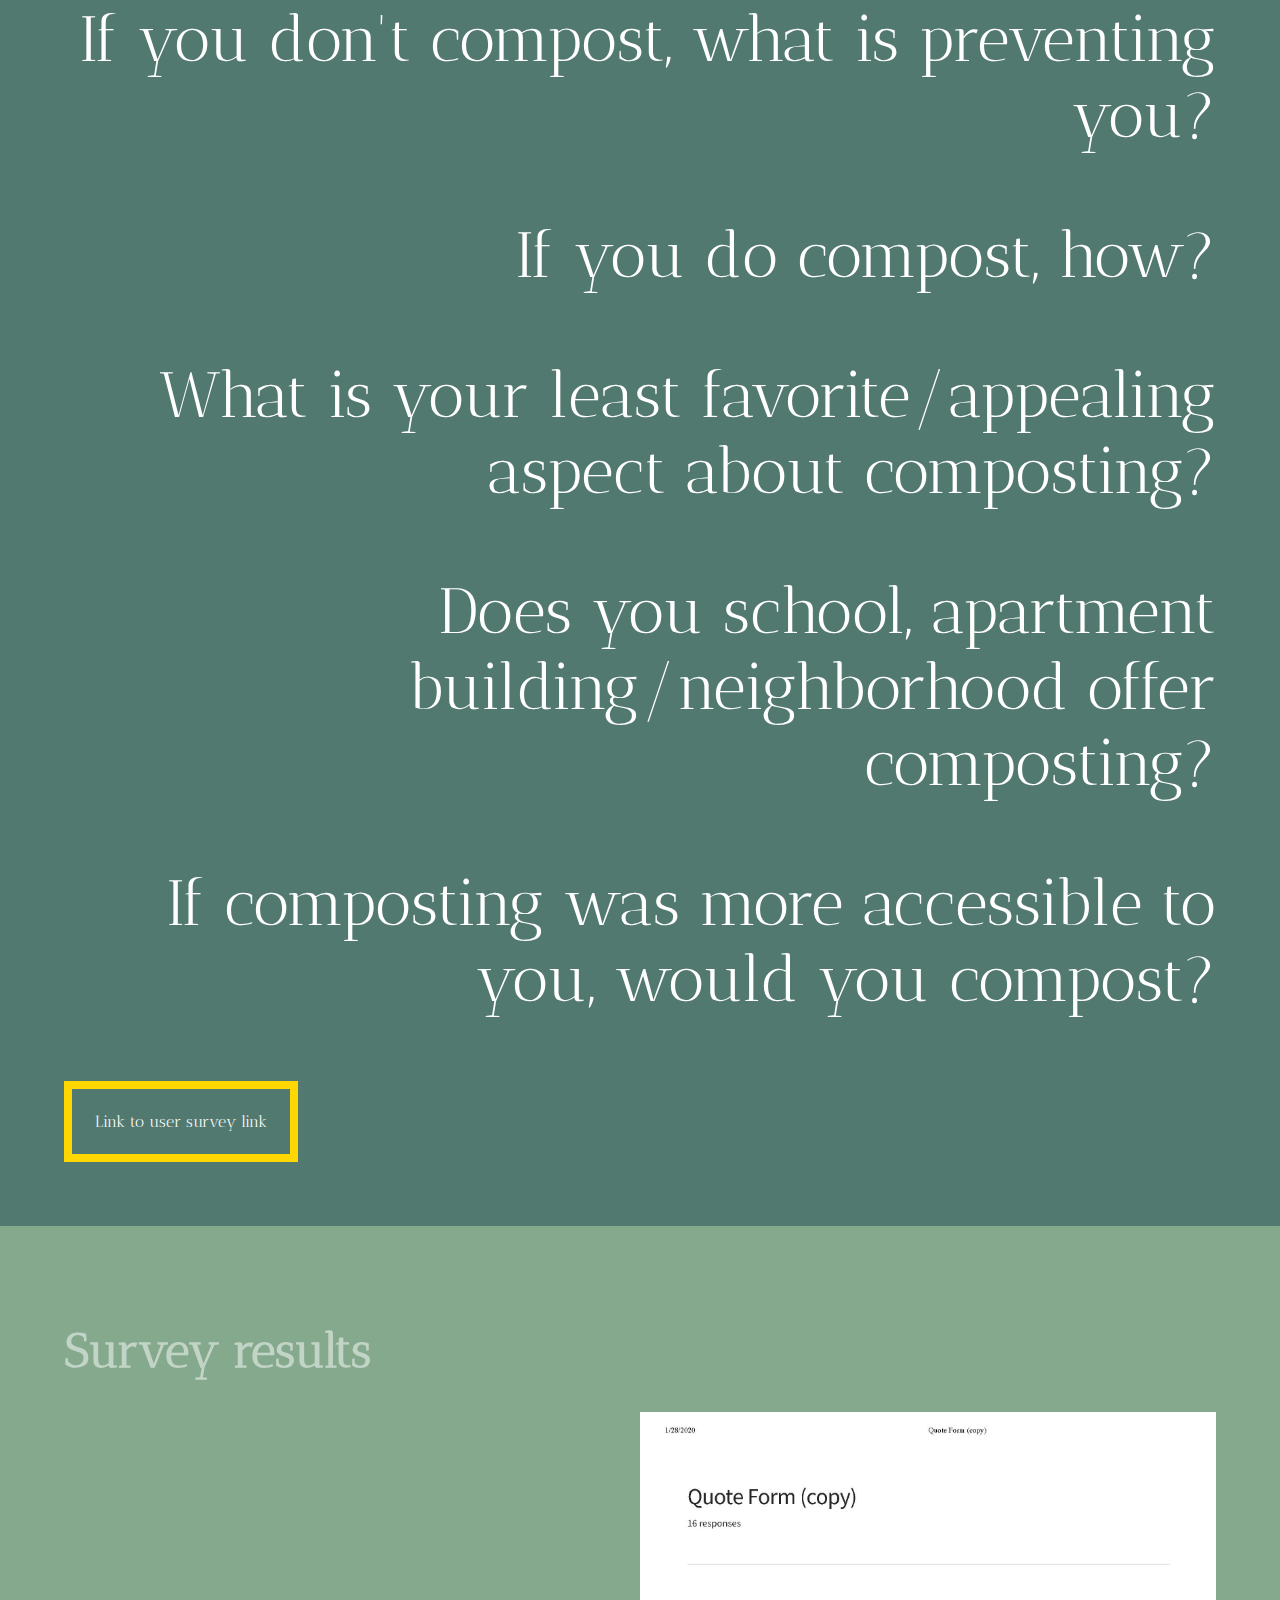
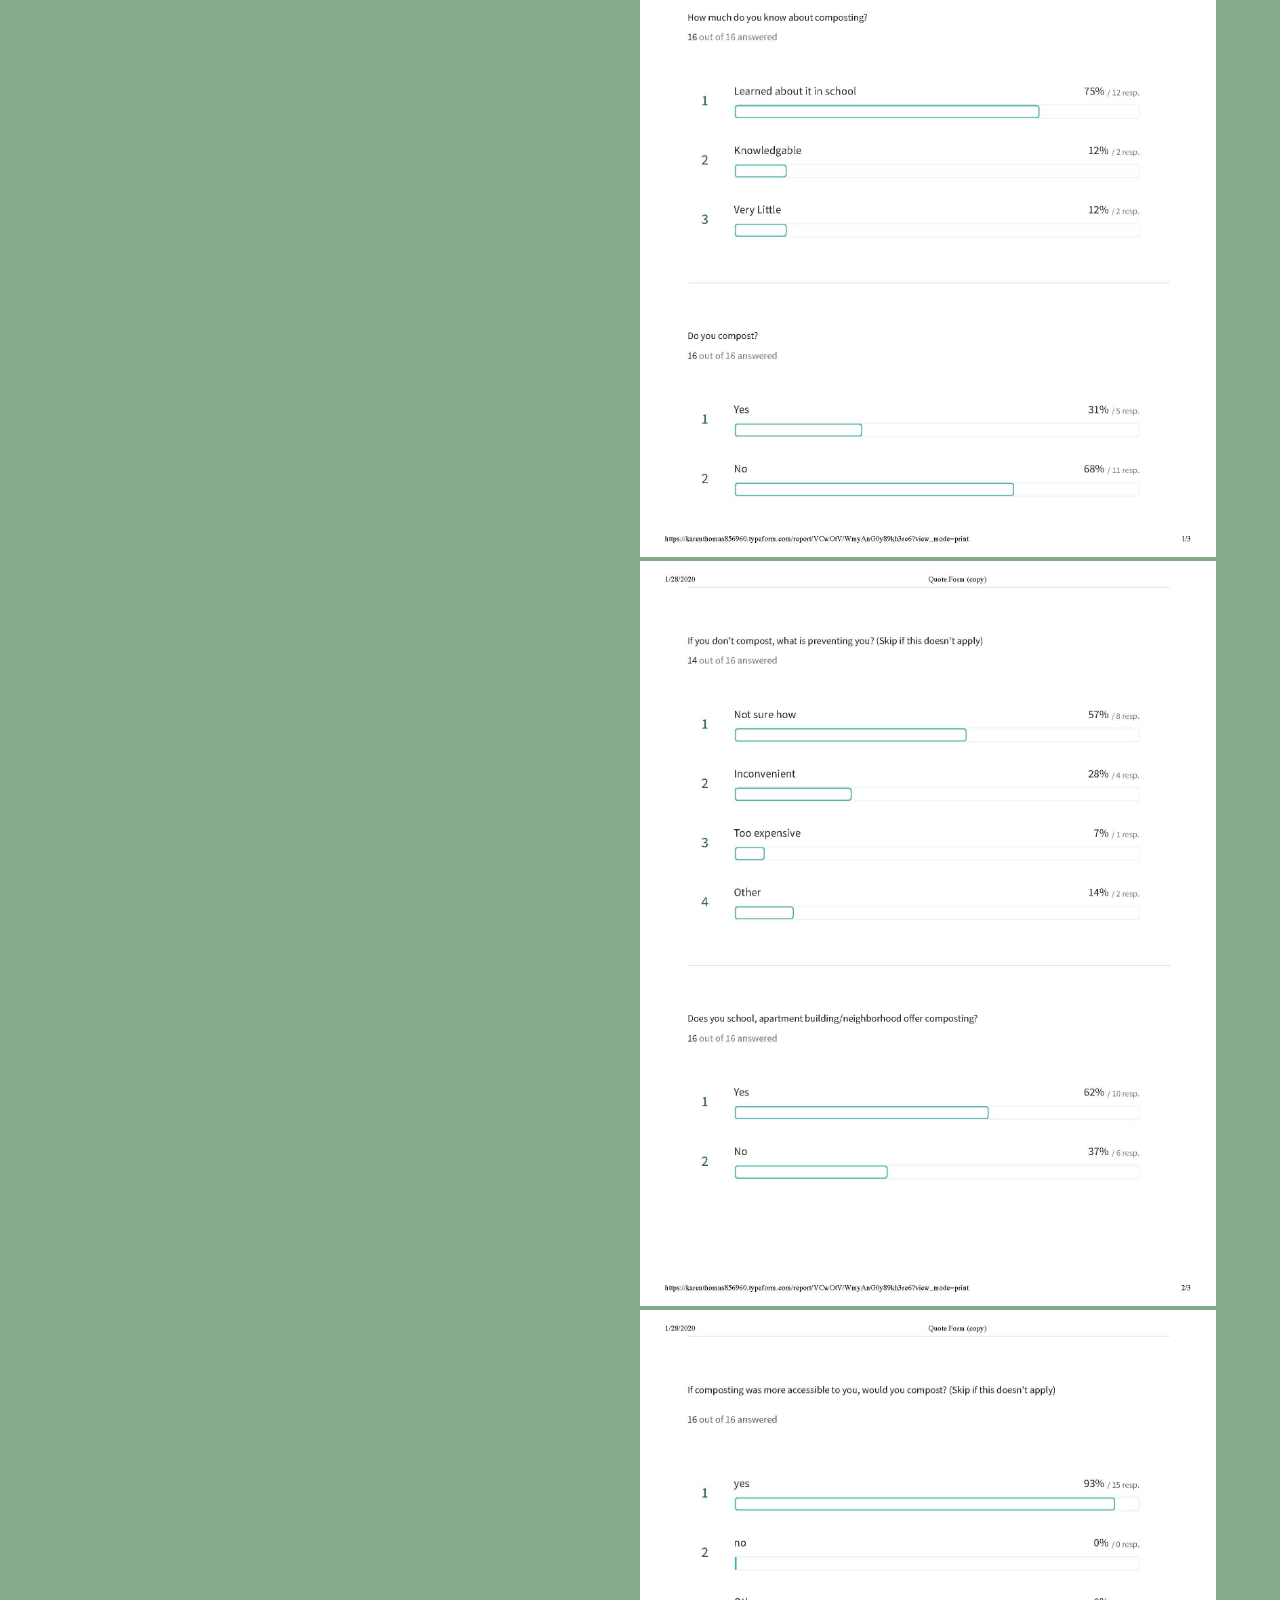
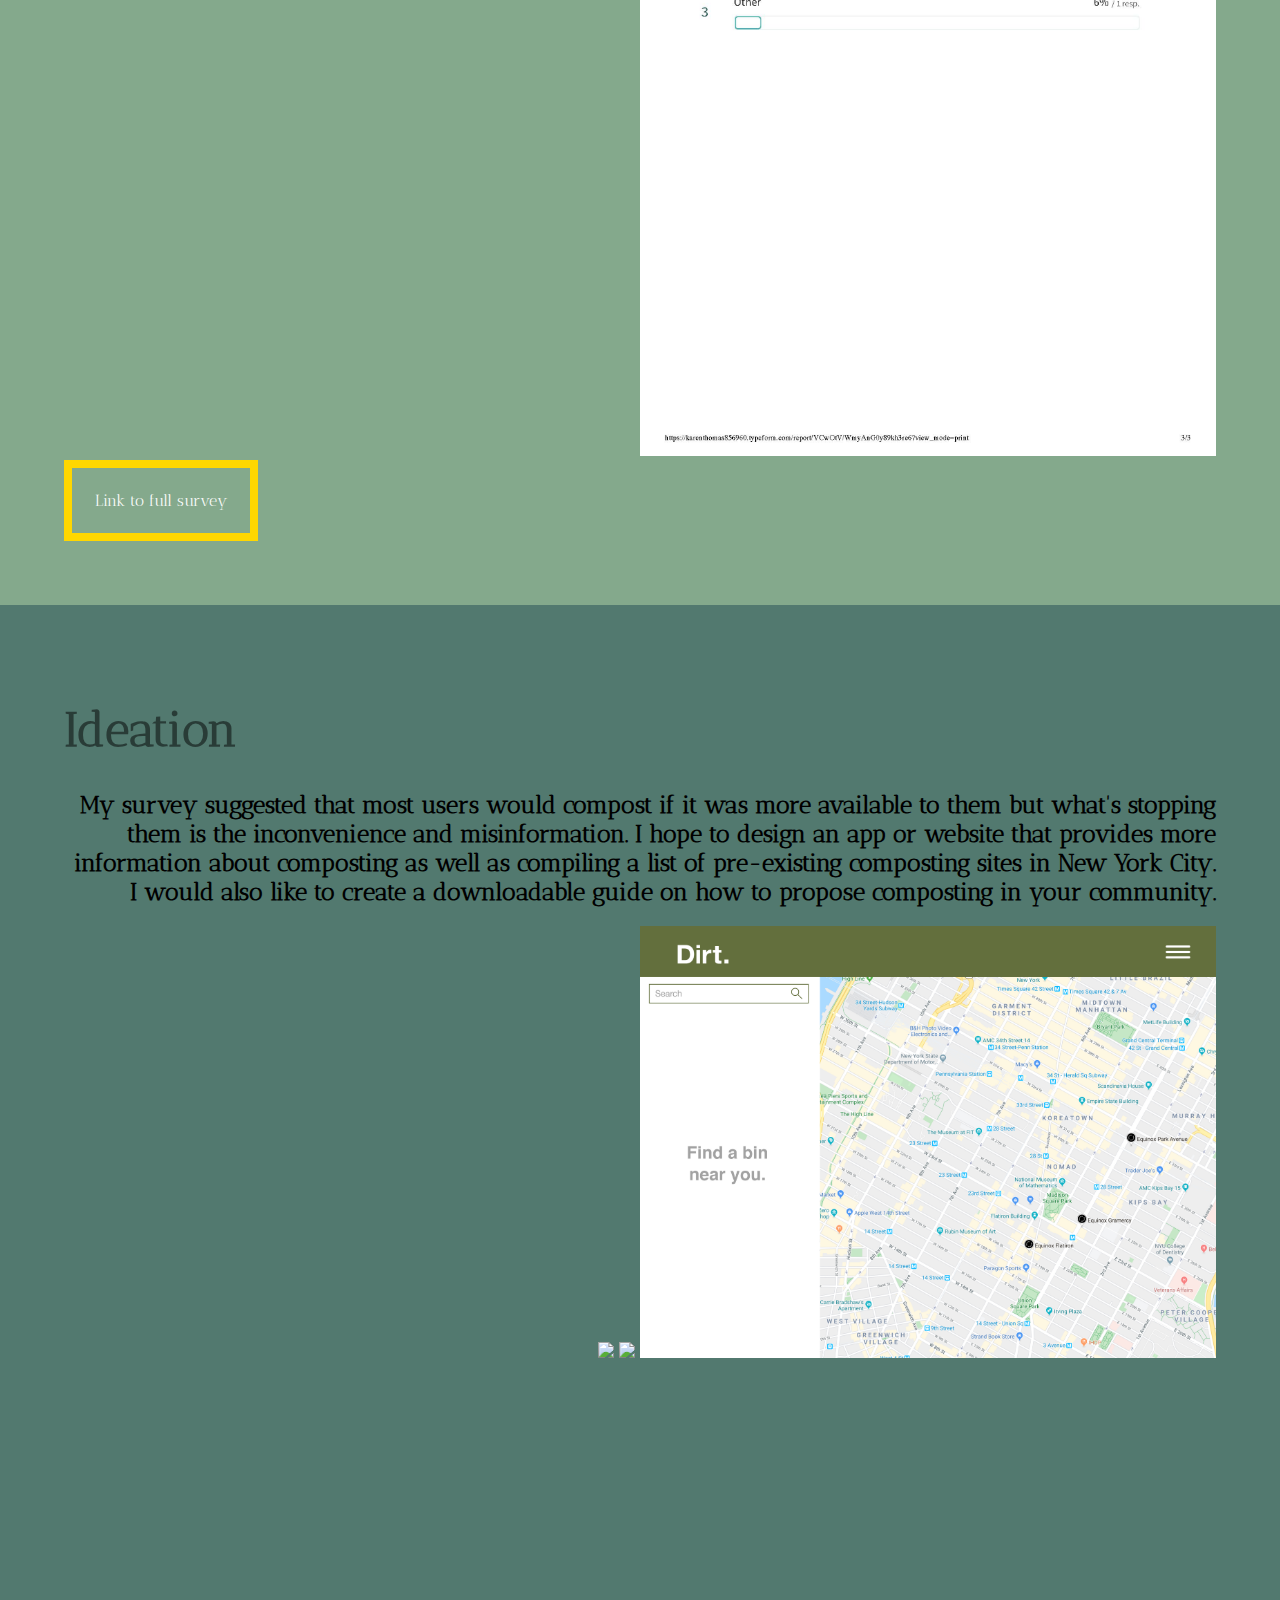
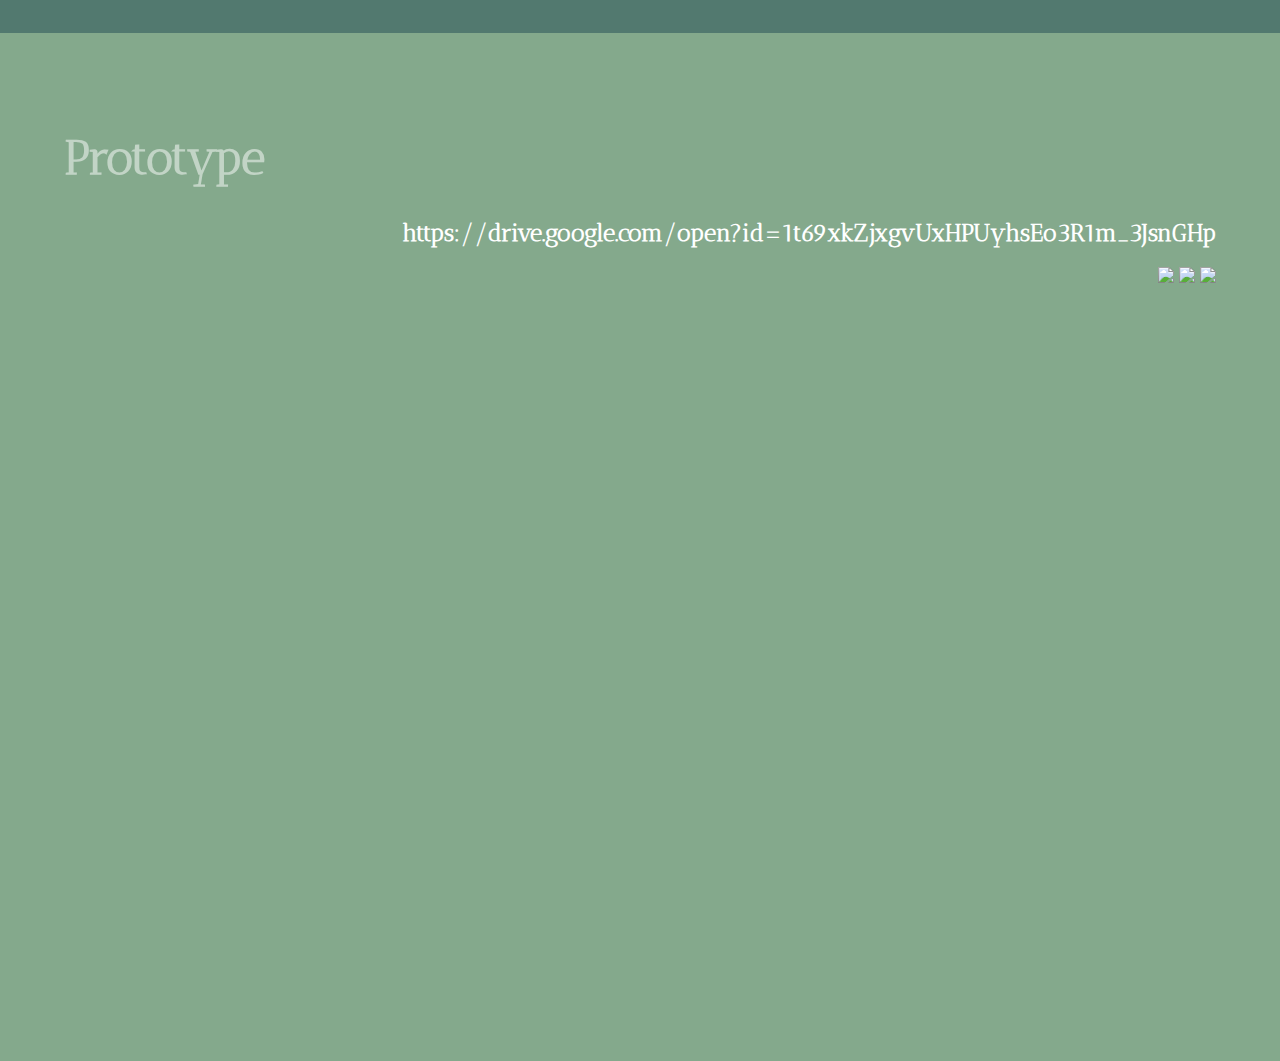
==== commit 28d19cc9: "Add files via upload" ====
--- a/project1.html
+++ b/project1.html
@@ -46,7 +46,7 @@
 		width:50%;
 		transition:0.25s ease-in-out;
 	}
-	#one, #three {
+	#one, #three, #five {
 		background-color:#84A98C;
 		color:white;
 	}
@@ -68,10 +68,11 @@
 		color:white;
 	}
 </style>
+
 <body>
 	<!-- Exercise 1 materials -->
 	<div class='exercise'>
-		<h1 class='sticky'>Exercise 1: User Discovery</h1>
+		<h1 class='sticky'>Project 1</h1>
 		<!-- Research question -->
 		<div class='content' id='one'>
 			<h1>Research question</h1>
@@ -101,17 +102,19 @@
 		<div class='content' id='four'>
 			<h1>Ideation</h1>
 			<h2>My survey suggested that most users would compost if it was more available to them but what's stopping them is the inconvenience and misinformation. I hope to design an app or website that provides more information about composting as well as compiling a list of pre-existing composting sites in New York City. I would also like to create a downloadable guide on how to propose composting in your community. 
-</h2>
+			</h2>
 			<img src="Ideation1.jpg">
 			<img src="Ideation13.jpg">
 			<img src="Ideation12.jpg">
 		</div>
 	</div>
 
-	<div>
-		<p>Wireflow</p>
-		<img src="Wireflows-01.jpg">
+	<div class='content' id="five">
+		<H1>Prototype</H1>
+		<h2>https://drive.google.com/open?id=1t69xkZjxgvUxHPUyhsEo3R1m_3JsnGHp</h2>
+		<img src="Studio-Interaction-/colors.jpg">
+		<img src="Studio-Interaction-/Web 1920 – 1.jpg">
+		<img src="Studio-Interaction-/Web 1920 – 2.jpg">
 	</div>
-
 </body>
 </html>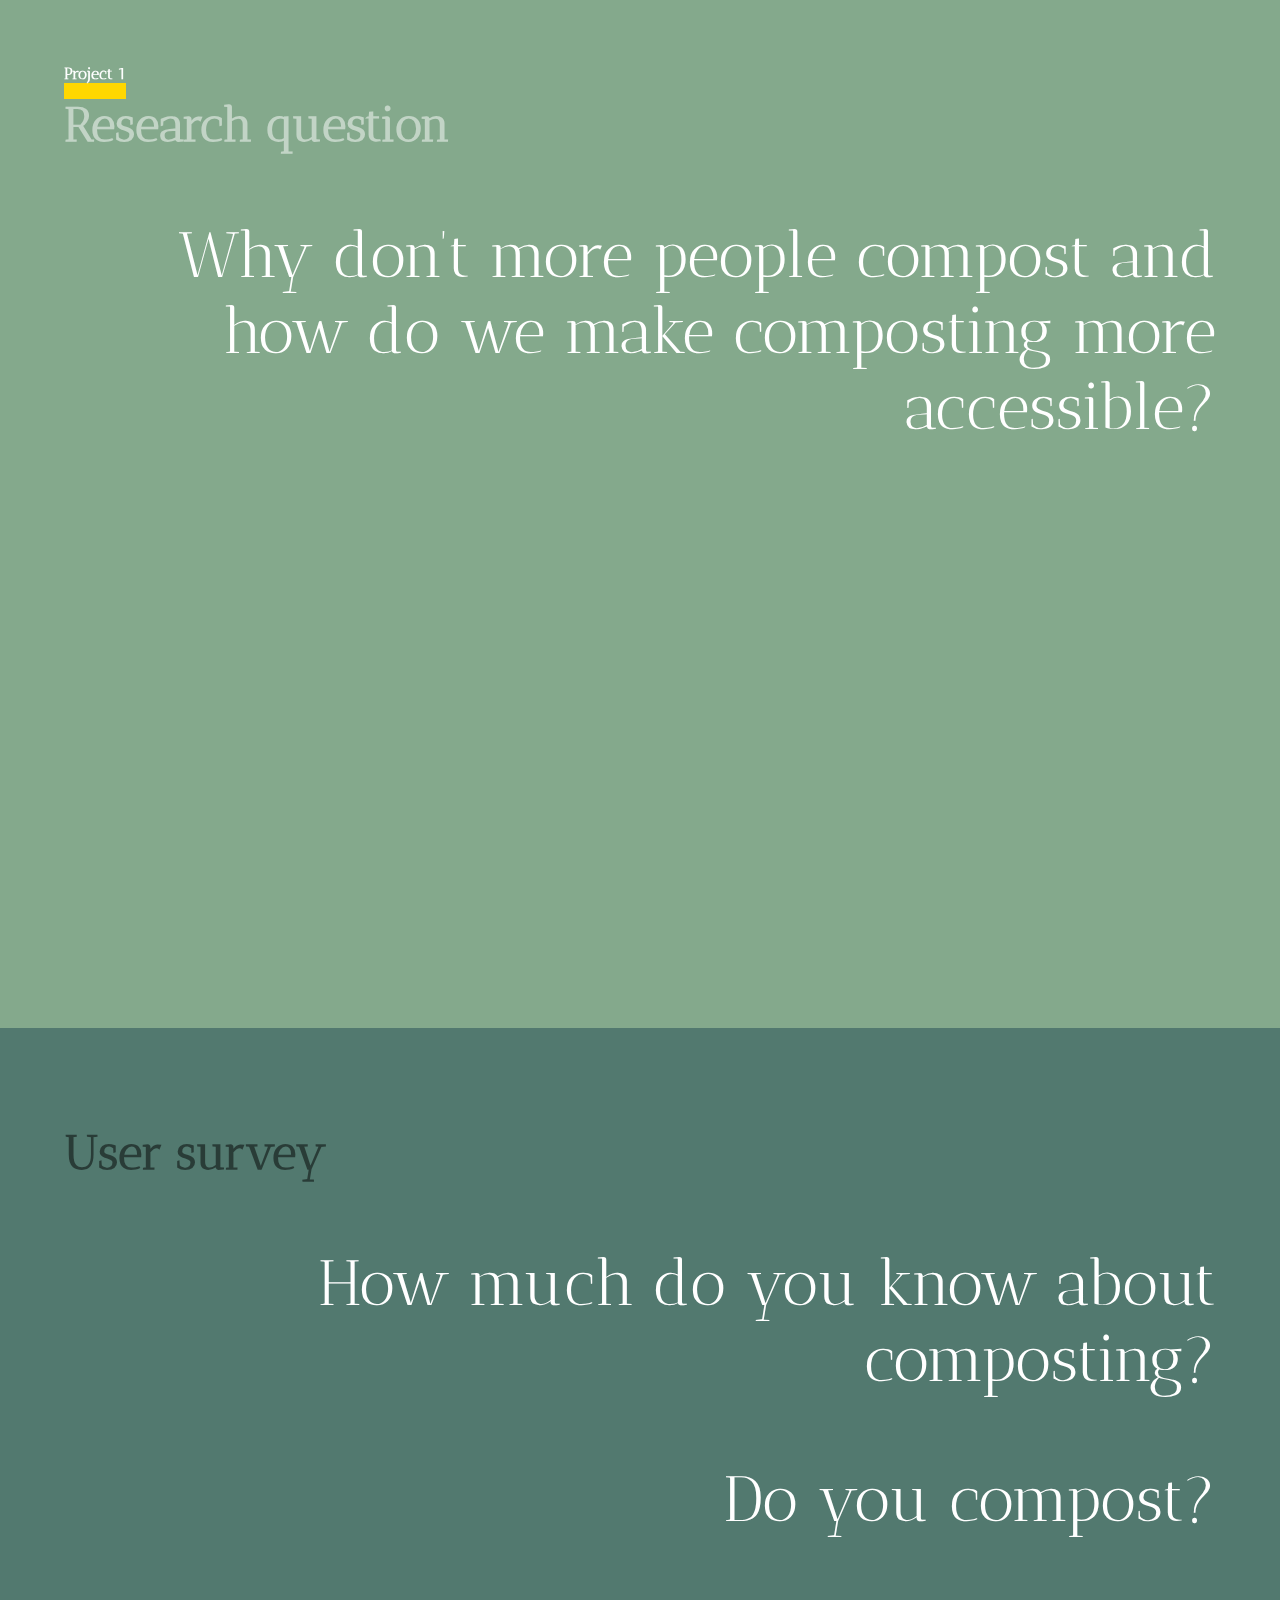
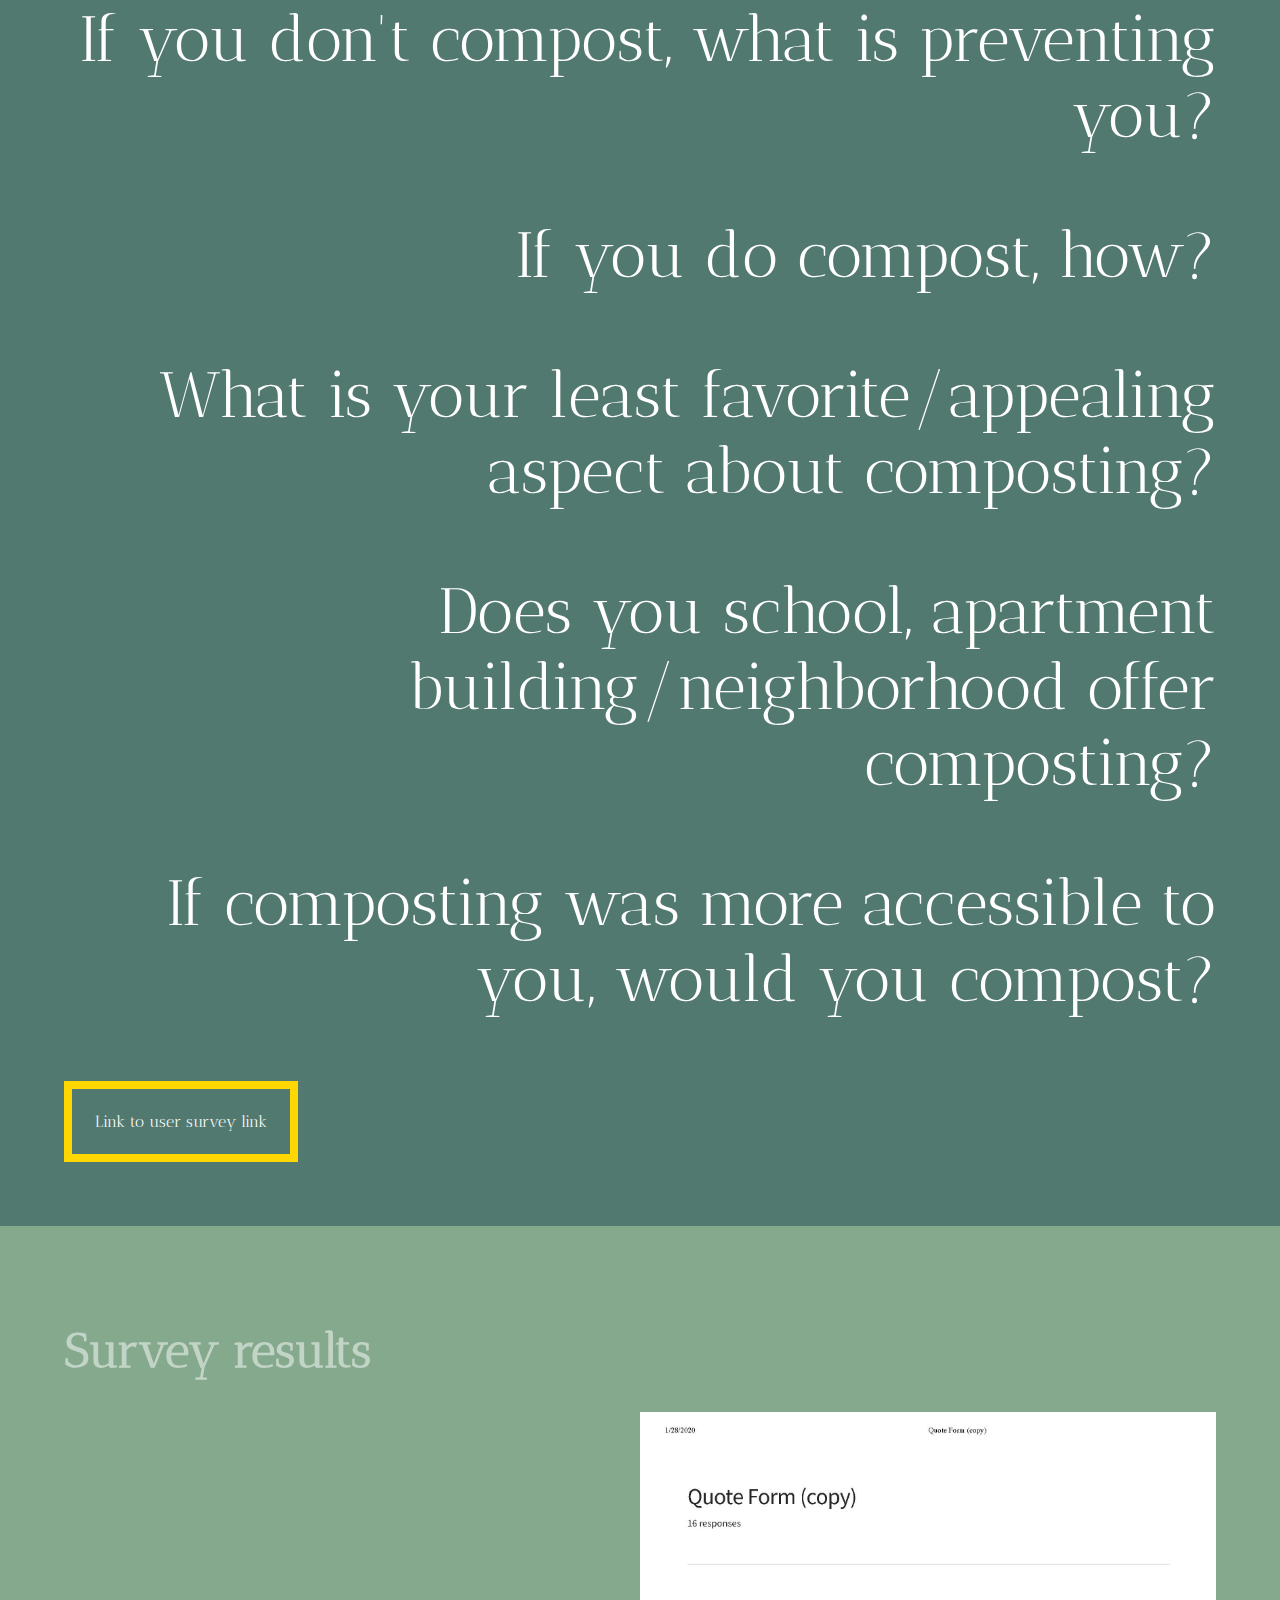
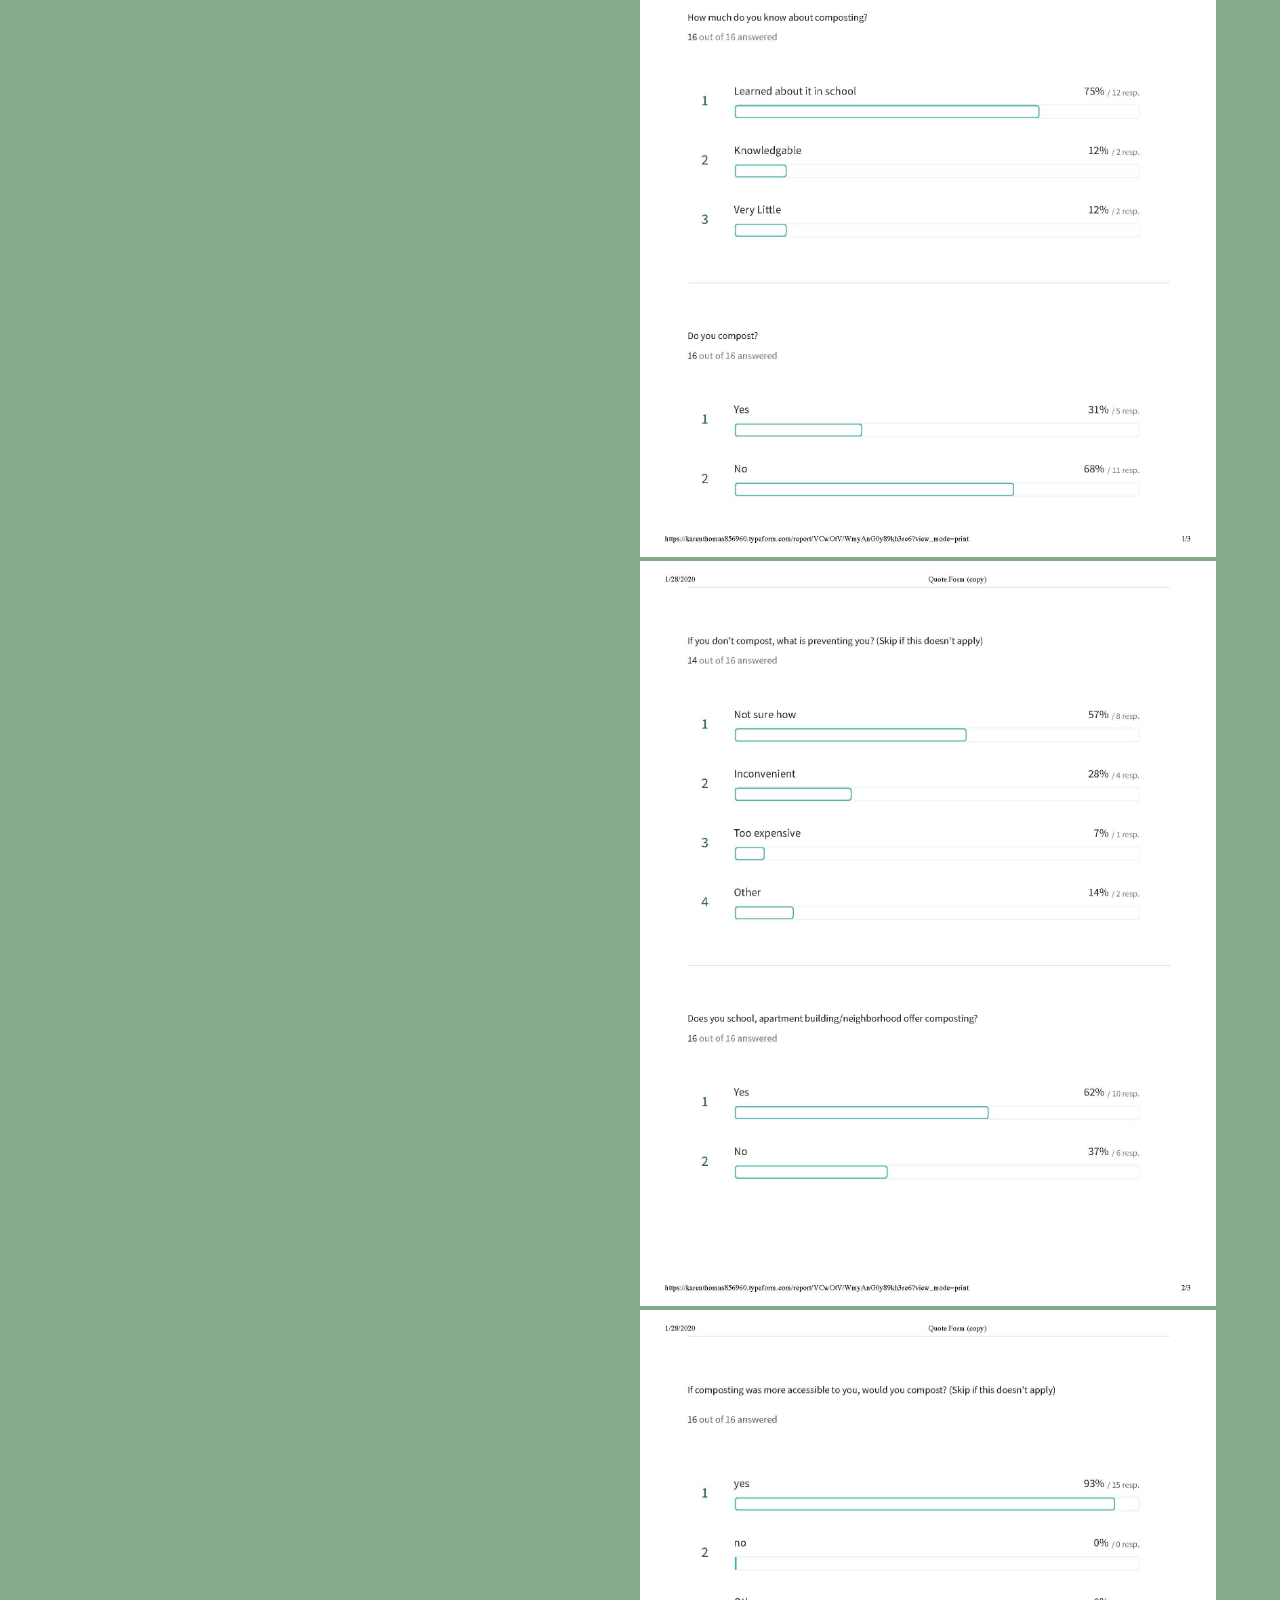
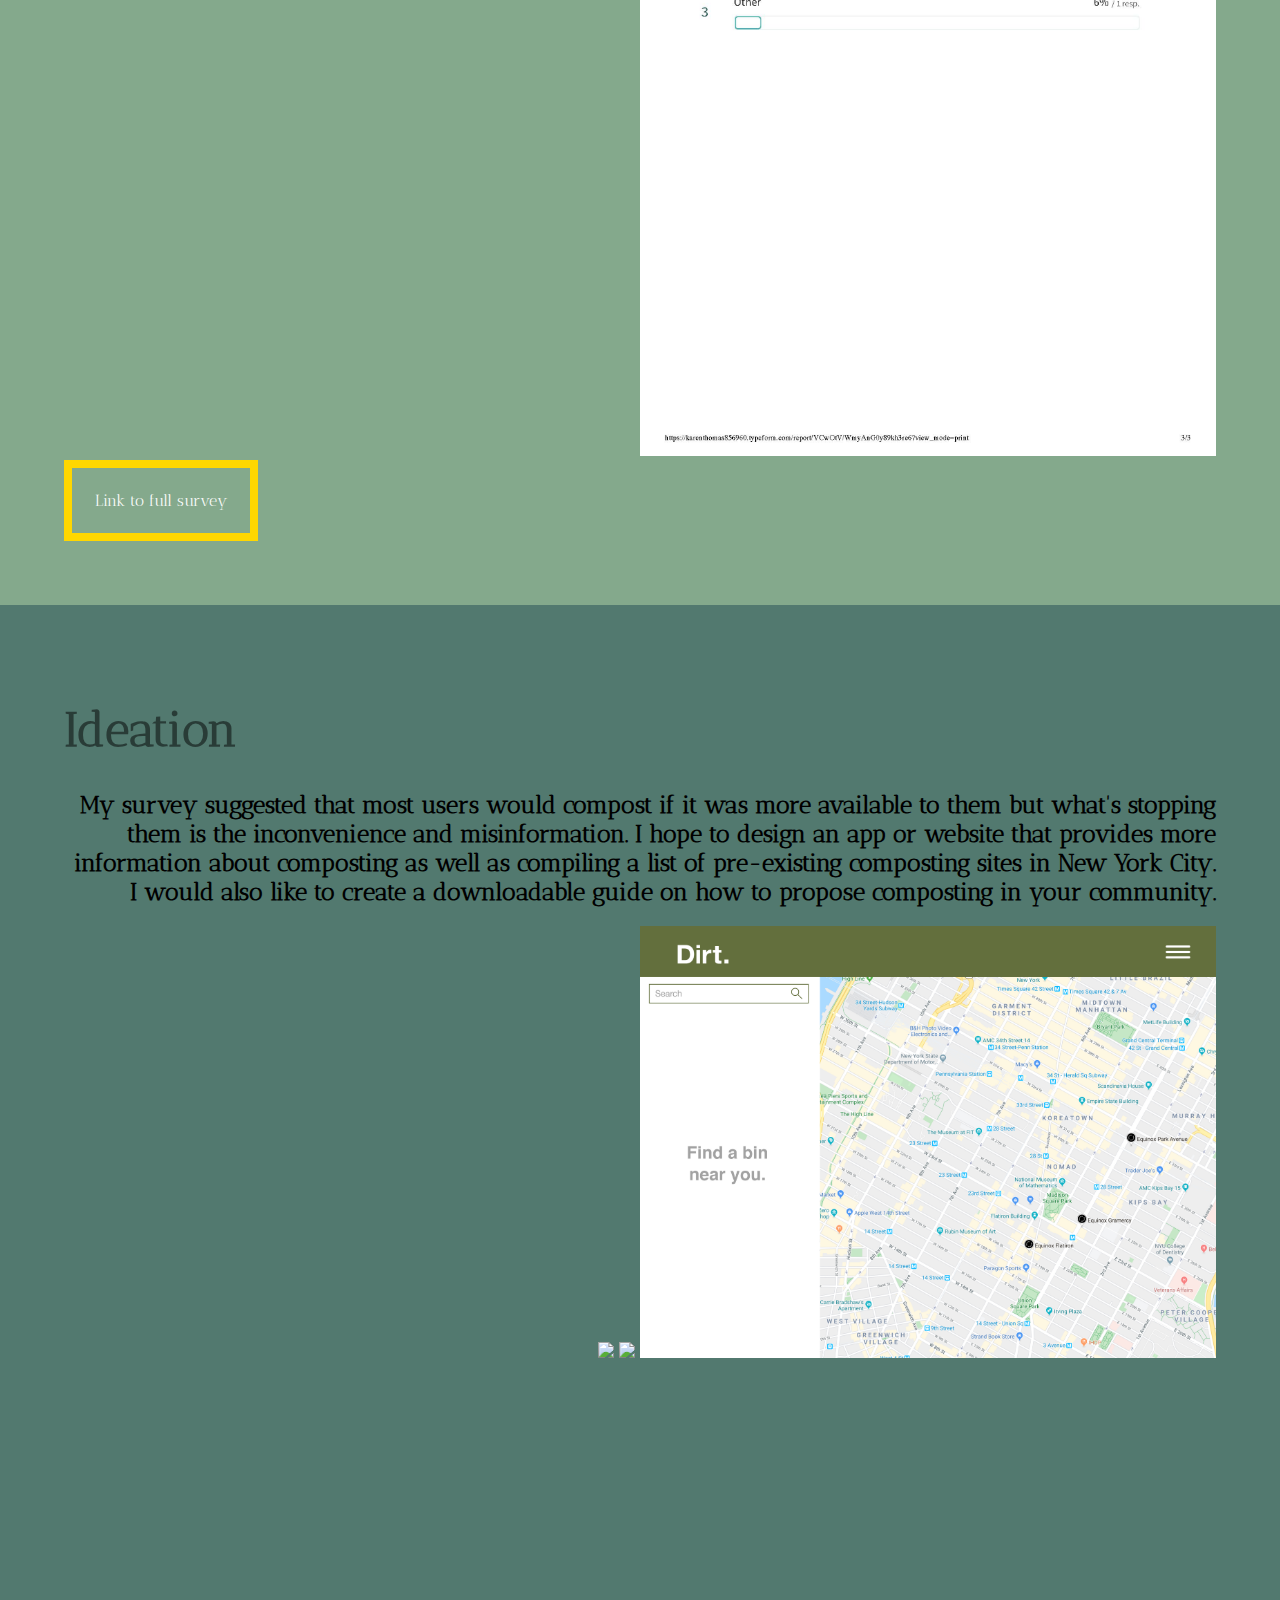
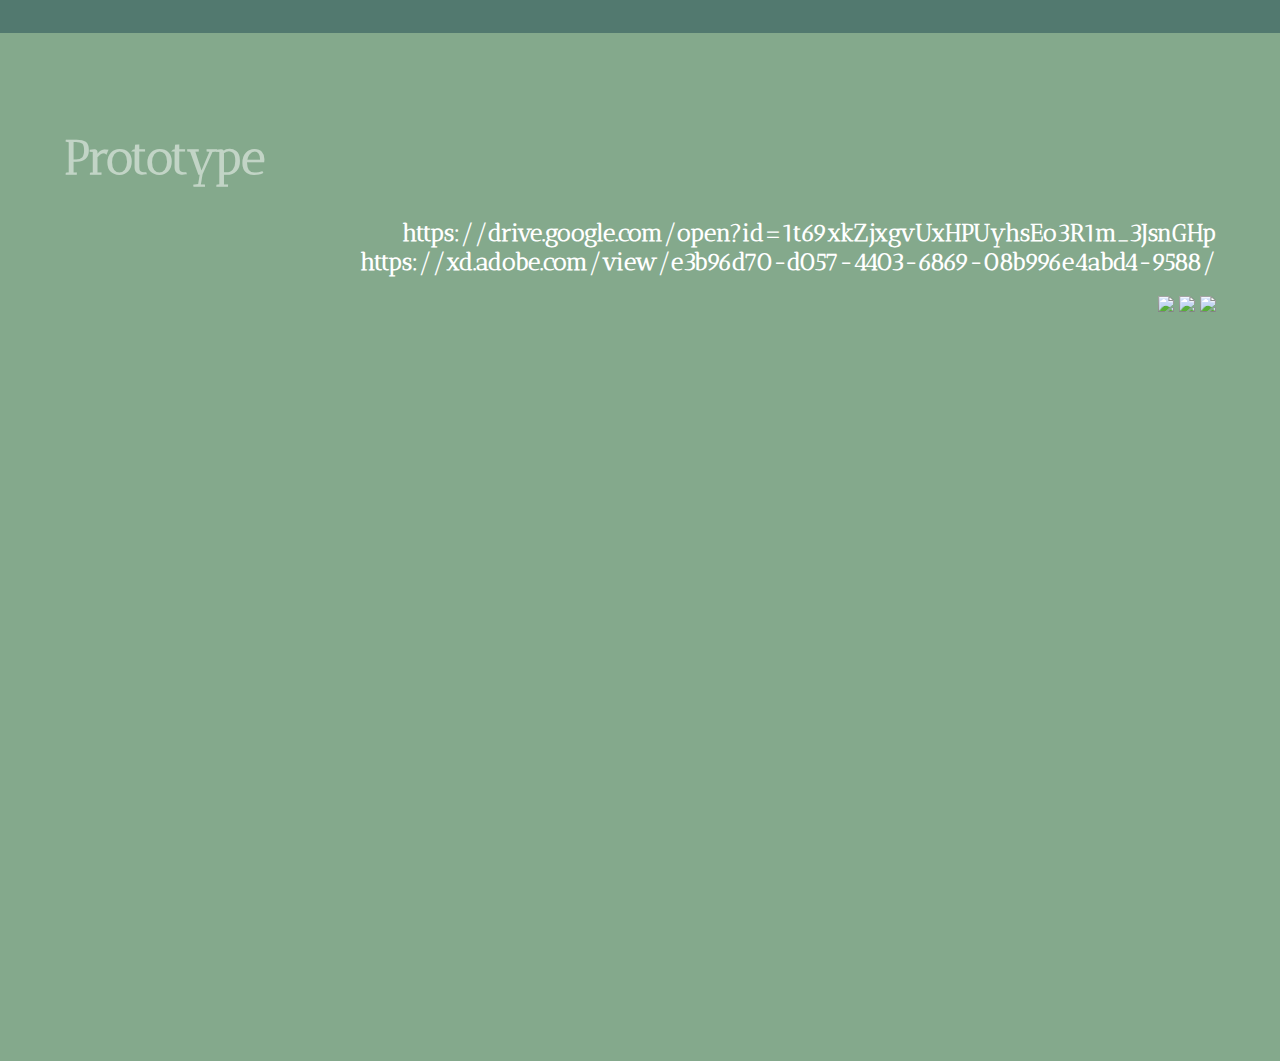
==== commit d6c61921: "Add files via upload" ====
--- a/project1.html
+++ b/project1.html
@@ -111,7 +111,8 @@
 
 	<div class='content' id="five">
 		<H1>Prototype</H1>
-		<h2>https://drive.google.com/open?id=1t69xkZjxgvUxHPUyhsEo3R1m_3JsnGHp</h2>
+		<h2>https://drive.google.com/open?id=1t69xkZjxgvUxHPUyhsEo3R1m_3JsnGHp
+		https://xd.adobe.com/view/e3b96d70-d057-4403-6869-08b996e4abd4-9588/</h2>
 		<img src="Studio-Interaction-/colors.jpg">
 		<img src="Studio-Interaction-/Web 1920 – 1.jpg">
 		<img src="Studio-Interaction-/Web 1920 – 2.jpg">
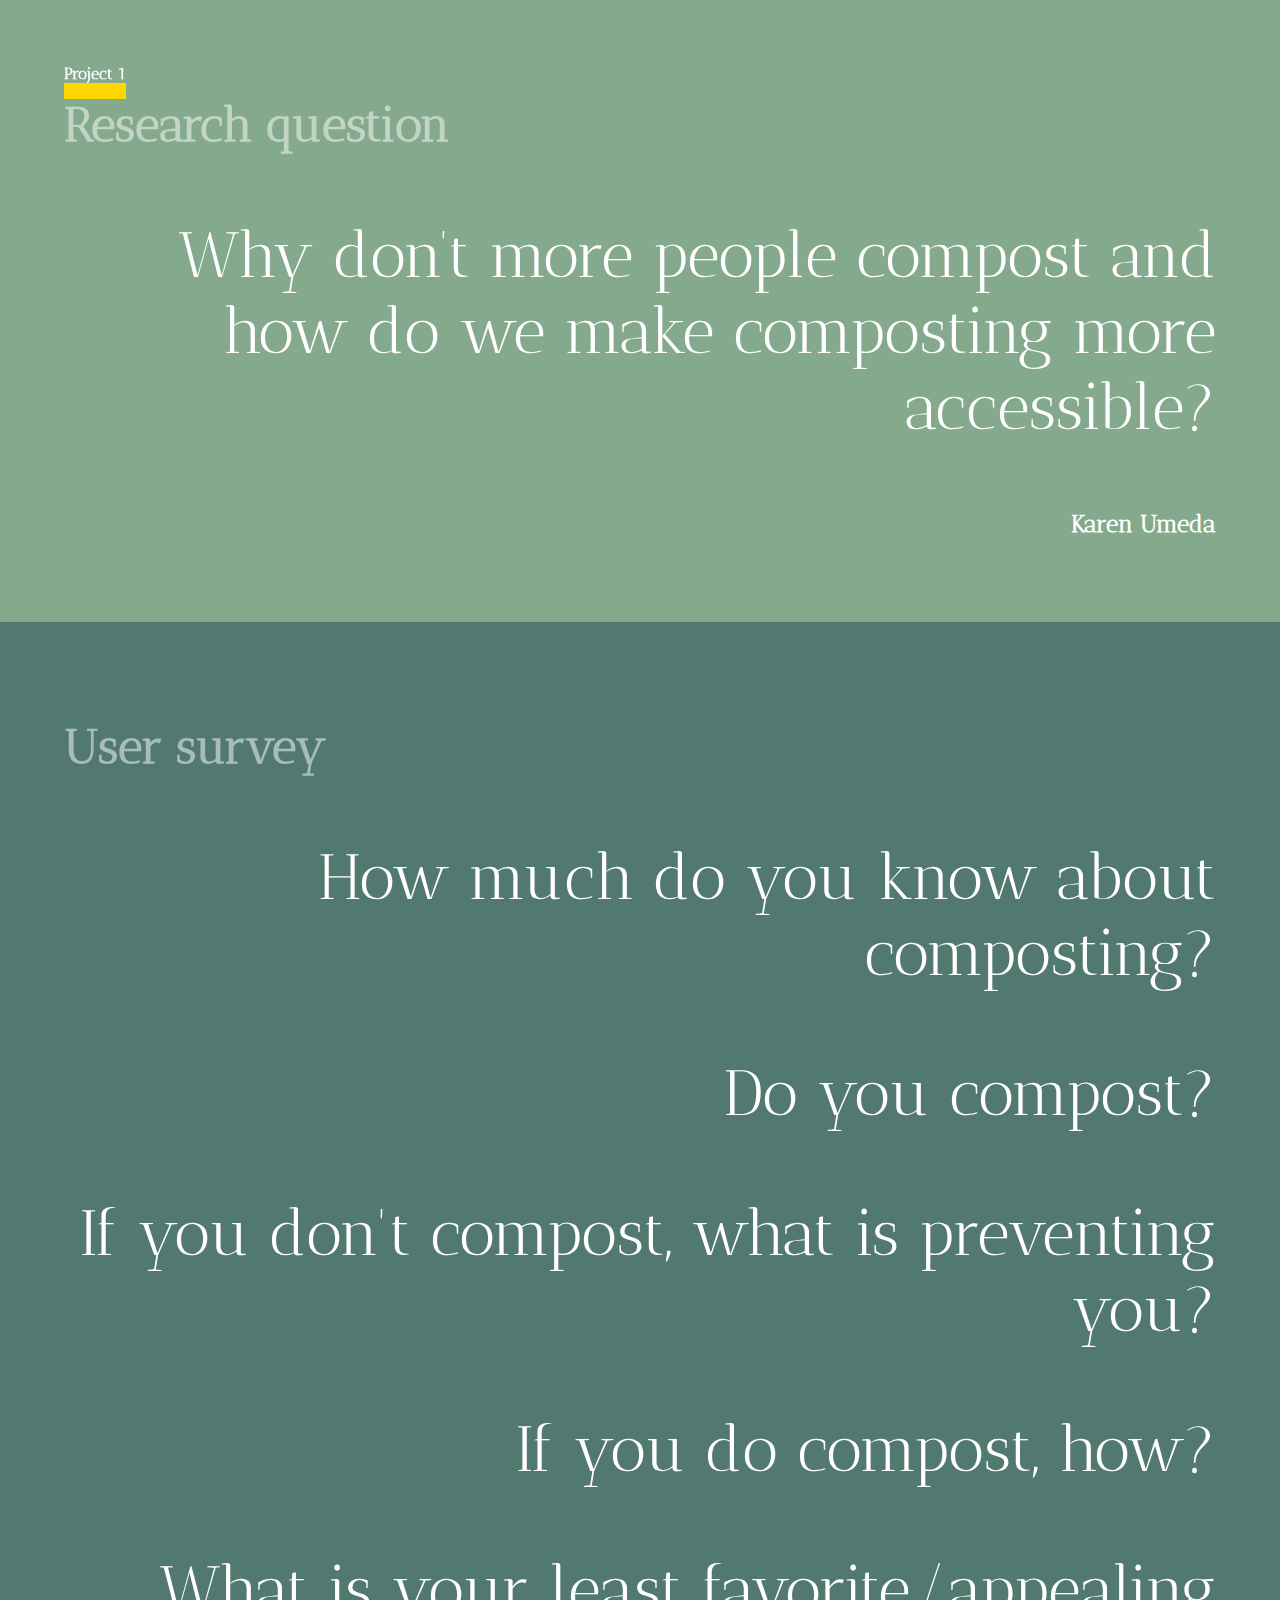
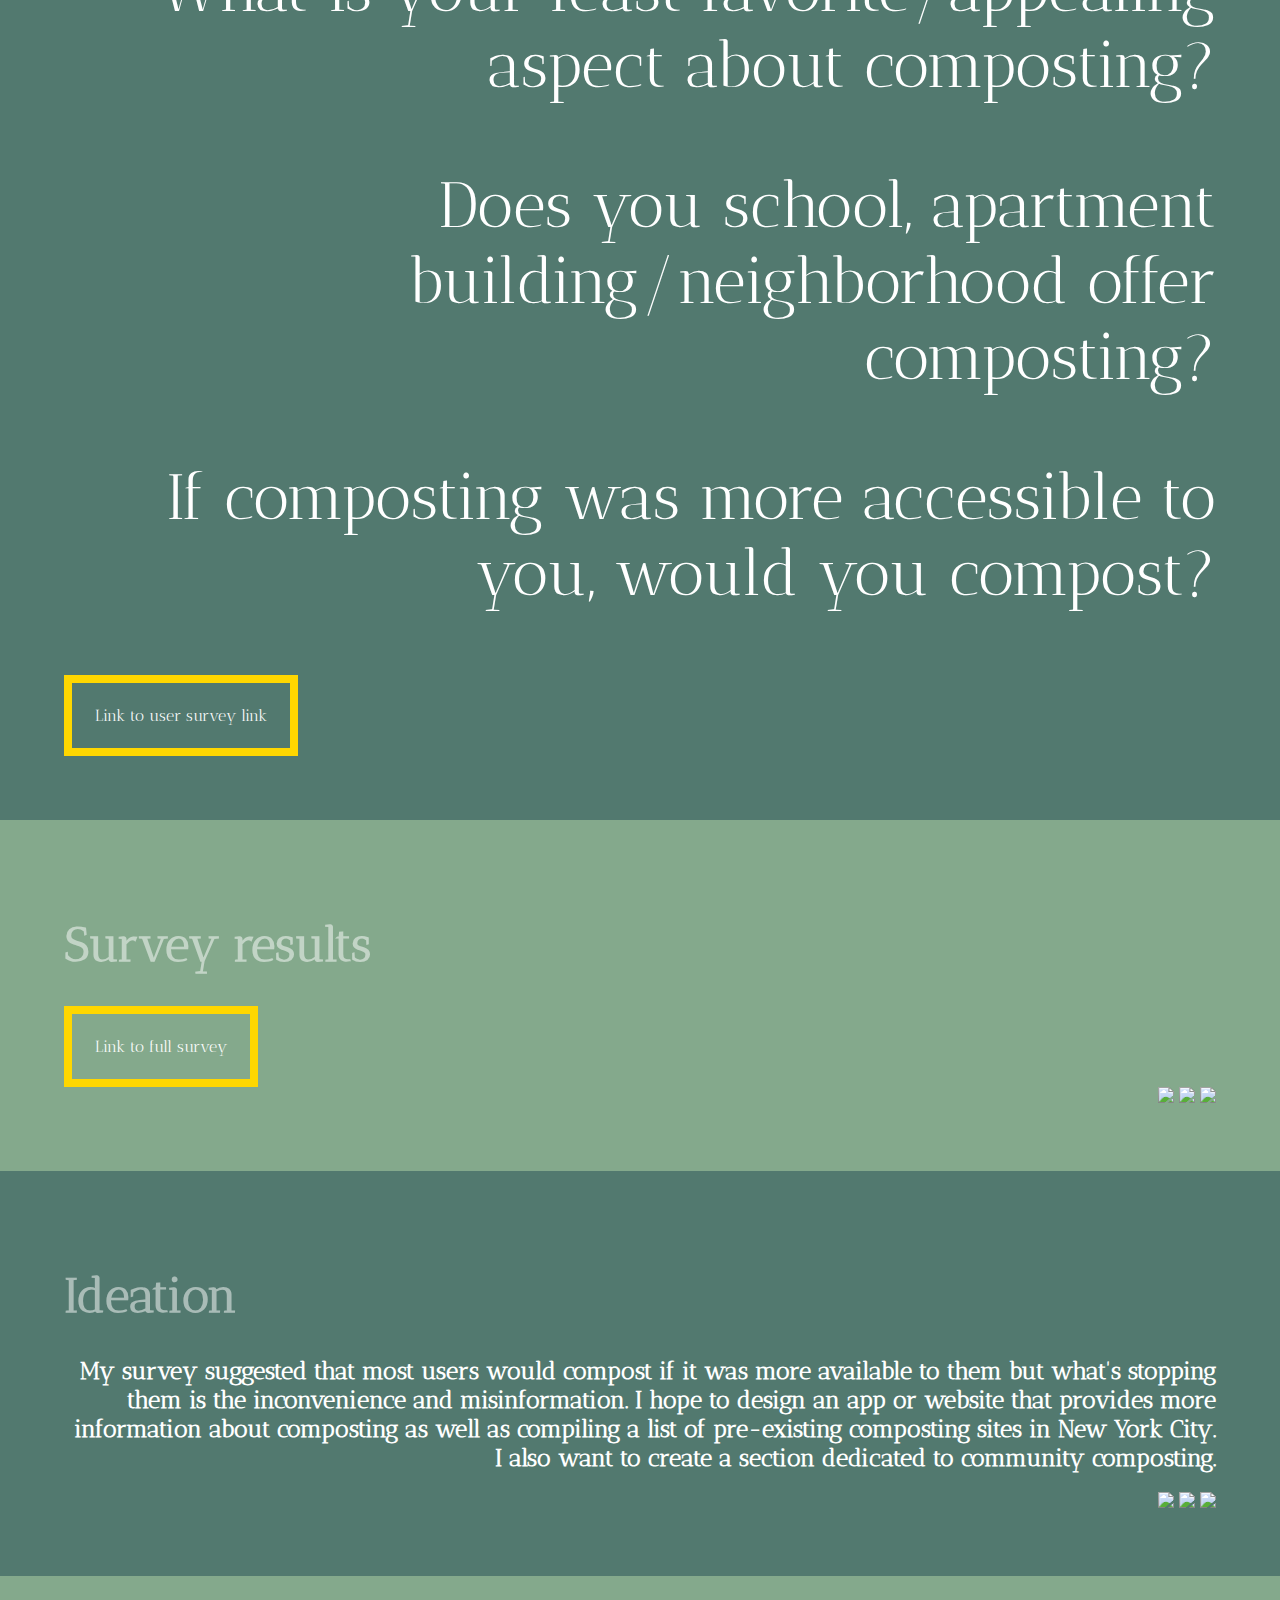
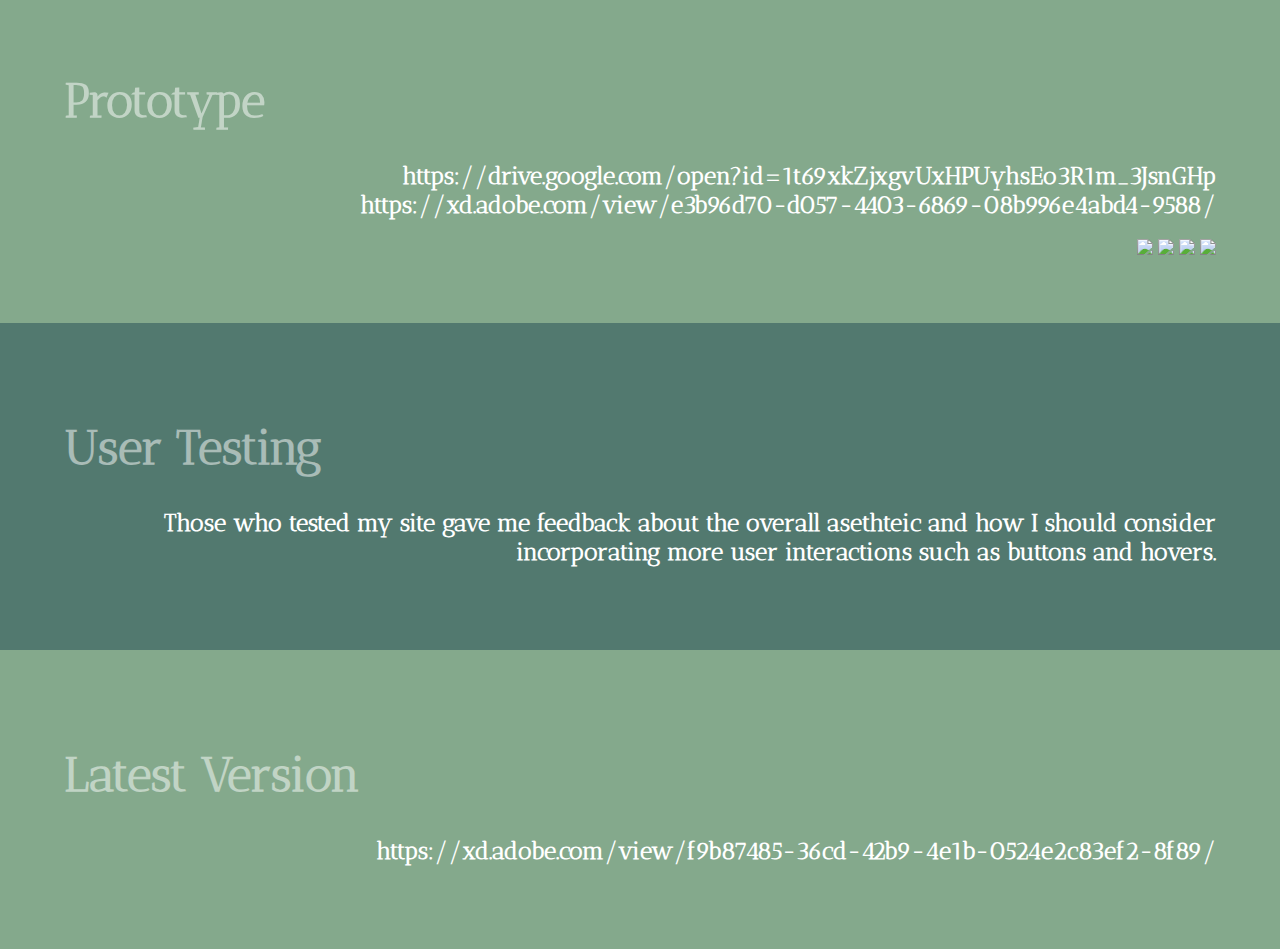
==== commit e60fa79e: "Add files via upload" ====
--- a/project1.html
+++ b/project1.html
@@ -28,7 +28,7 @@
 	.content {
 		padding:5%;
 		width:90%;
-		min-height:100vh;
+		min-height:fit-content;
 		max-height:fit-content;
 		text-align:right;
 	}
@@ -46,12 +46,13 @@
 		width:50%;
 		transition:0.25s ease-in-out;
 	}
-	#one, #three, #five {
+	#one, #three, #fiv, #seven {
 		background-color:#84A98C;
 		color:white;
 	}
-	#two, #four {
+	#two, #four, #six {
 		background-color:#52796F;
+		color:white;
 	}
 	a {
 		background-color:transparent;
@@ -77,6 +78,7 @@
 		<div class='content' id='one'>
 			<h1>Research question</h1>
 			<p>Why don’t more people compost and how do we make composting more accessible? </p>
+			<h2>Karen Umeda</h2>
 		</div>
 		<!-- User survey -->
 		<div class='content' id='two'>
@@ -93,29 +95,39 @@
 		<!-- Results of user survey -->
 		<div class='content' id='three'>
 			<h1>Survey results</h1>
-			<img src="form_Page_1.jpg">
-			<img src="form_Page_2.jpg">
-			<img src="form_Page_3.jpg">
 			<a href="https://karenthomas856960.typeform.com/report/VCwOtV/WmyAnG0y89kh3re6" target="new">Link to full survey</a>
+			<img src="https://cdn.glitch.com/89791386-a5a8-48b2-a108-0200ea591c95%2Fform_Page_1.jpg?v=1581613658468">
+			<img src="https://cdn.glitch.com/89791386-a5a8-48b2-a108-0200ea591c95%2Fform_Page_2.jpg?v=1581613658383">
+			<img src="https://cdn.glitch.com/89791386-a5a8-48b2-a108-0200ea591c95%2Fform_Page_3.jpg?v=1581613658426">
 		</div>
 		<!-- Ideation basd on survey-->
 		<div class='content' id='four'>
 			<h1>Ideation</h1>
-			<h2>My survey suggested that most users would compost if it was more available to them but what's stopping them is the inconvenience and misinformation. I hope to design an app or website that provides more information about composting as well as compiling a list of pre-existing composting sites in New York City. I would also like to create a downloadable guide on how to propose composting in your community. 
-			</h2>
-			<img src="Ideation1.jpg">
-			<img src="Ideation13.jpg">
-			<img src="Ideation12.jpg">
+			<h2>My survey suggested that most users would compost if it was more available to them but what's stopping them is the inconvenience and misinformation. I hope to design an app or website that provides more information about composting as well as compiling a list of pre-existing composting sites in New York City. I also want to create a section dedicated to community composting. </h2>
+			<img src="https://cdn.glitch.com/89791386-a5a8-48b2-a108-0200ea591c95%2FIdeation1.jpg?v=1581613659366">
+			<img src="https://cdn.glitch.com/89791386-a5a8-48b2-a108-0200ea591c95%2FIdeation13.jpg?v=1581613659531">
+			<img src="https://cdn.glitch.com/89791386-a5a8-48b2-a108-0200ea591c95%2FIdeation12.jpg?v=1581613659320">
 		</div>
 	</div>
 
-	<div class='content' id="five">
+	<div class='content' id="three">
 		<H1>Prototype</H1>
 		<h2>https://drive.google.com/open?id=1t69xkZjxgvUxHPUyhsEo3R1m_3JsnGHp
 		https://xd.adobe.com/view/e3b96d70-d057-4403-6869-08b996e4abd4-9588/</h2>
-		<img src="Studio-Interaction-/colors.jpg">
-		<img src="Studio-Interaction-/Web 1920 – 1.jpg">
-		<img src="Studio-Interaction-/Web 1920 – 2.jpg">
+		<img src="https://cdn.glitch.com/89791386-a5a8-48b2-a108-0200ea591c95%2FWeb%201920%20%E2%80%93%201.jpg?v=1581613659337">
+		<img src="https://cdn.glitch.com/89791386-a5a8-48b2-a108-0200ea591c95%2FWeb%201920%20%E2%80%93%202.jpg?v=1581613658819">
+		<img src="https://cdn.glitch.com/89791386-a5a8-48b2-a108-0200ea591c95%2FWeb%201920%20%E2%80%93%203.jpg?v=1581613658757">
+		<img src="https://cdn.glitch.com/89791386-a5a8-48b2-a108-0200ea591c95%2FColors.jpg?v=1581613658439">
+	</div>
+
+	<div class='content' id="six">
+		<H1>User Testing</H1>
+		<h2>Those who tested my site gave me feedback about the overall asethteic and how I should consider incorporating more user interactions such as buttons and hovers. </h2>
+	</div>
+
+	<div class='content' id="seven">
+		<H1>Latest Version</H1>
+		<h2>https://xd.adobe.com/view/f9b87485-36cd-42b9-4e1b-0524e2c83ef2-8f89/</h2>
 	</div>
 </body>
 </html>